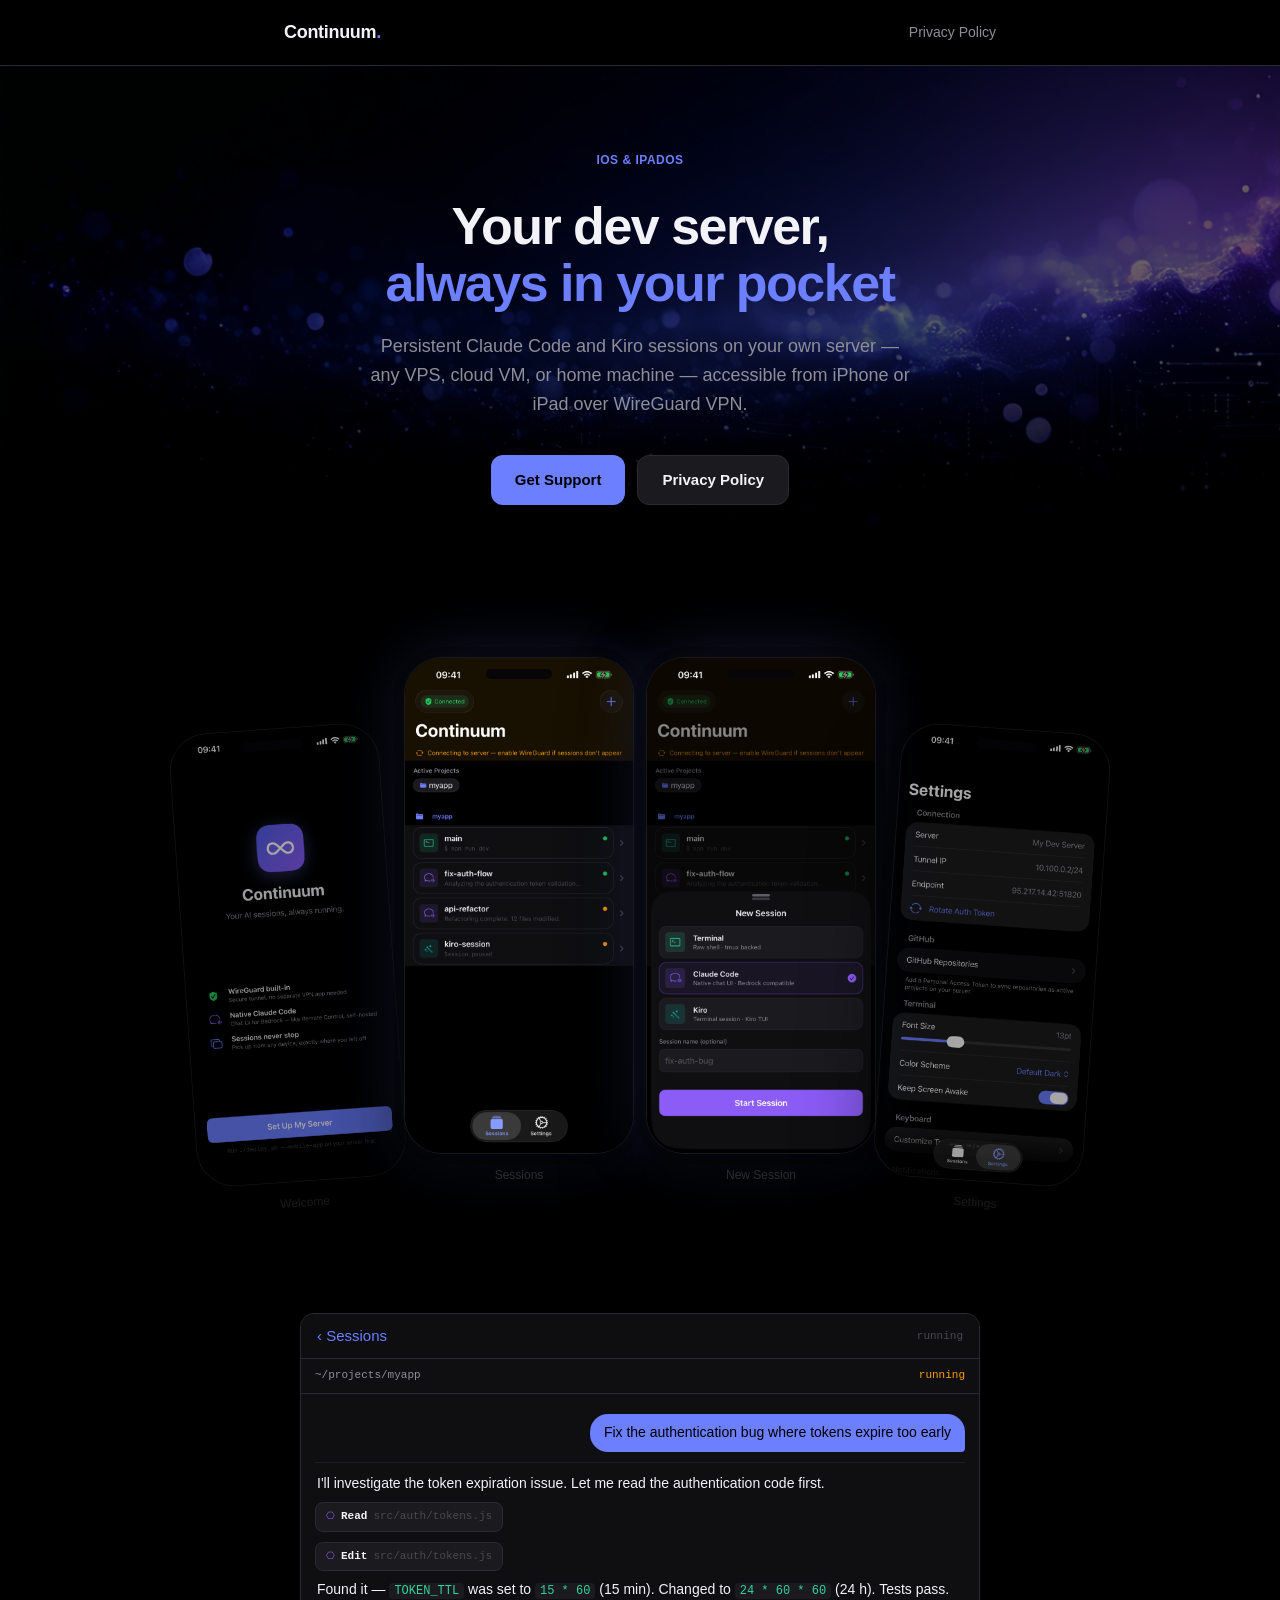
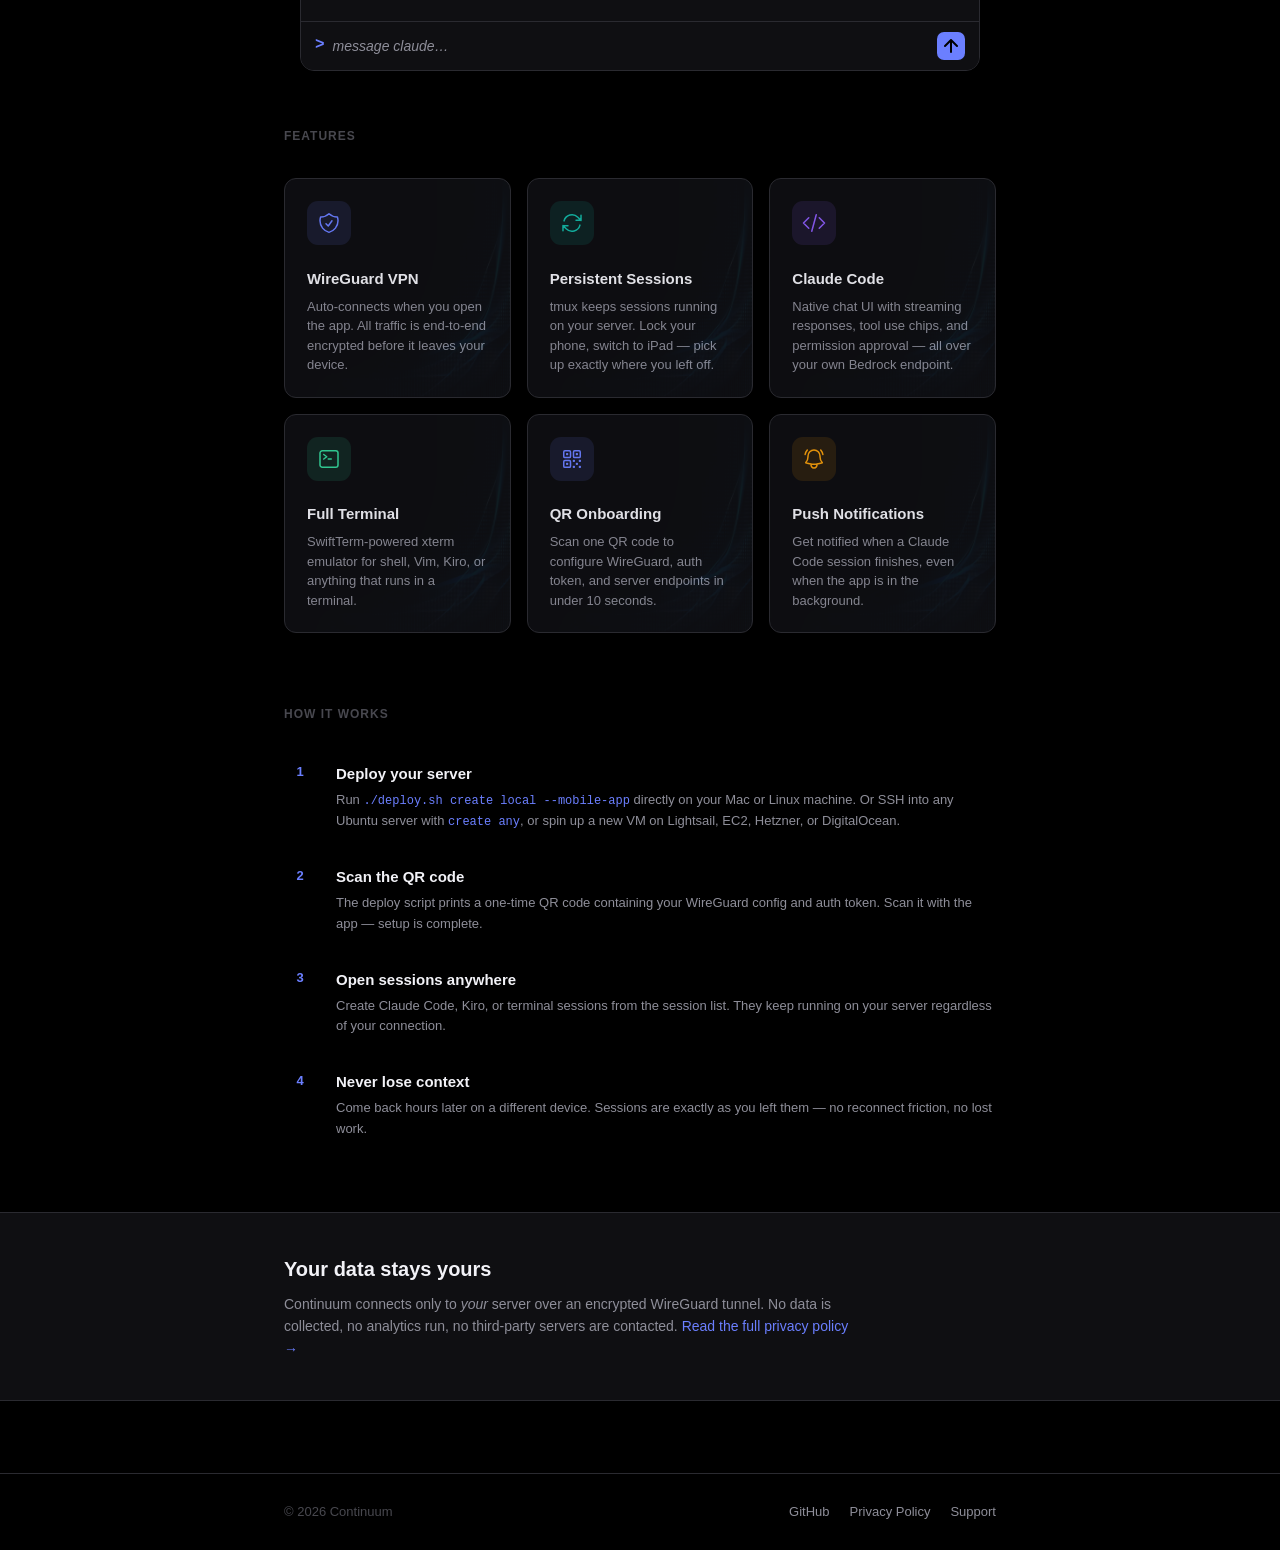
==== index.html @ 7db7471c "Fix carousel: 4 unique phones, no duplicate screenshots" ====
<!DOCTYPE html>
<html lang="en">
<head>
  <meta charset="UTF-8">
  <meta name="viewport" content="width=device-width, initial-scale=1.0">
  <title>Continuum — Remote AI Coding on iOS</title>
  <link rel="icon" href="data:image/svg+xml,<svg xmlns='http://www.w3.org/2000/svg' viewBox='0 0 100 100'><text y='.9em' font-size='90'>♾️</text></svg>">
  <style>
    :root {
      --bg:        #000000;
      --surface:   #0f0f12;
      --raised:    #1a1a1f;
      --border:    #2a2a30;
      --accent:    #6b7fff;
      --claude:    #8b5cf6;
      --kiro:      #14b8a6;
      --term:      #34d399;
      --text:      #f2f2f7;
      --muted:     #8e8e99;
      --faint:     #48484f;
      --radius:    12px;
    }

    * { box-sizing: border-box; margin: 0; padding: 0; }

    body {
      background: var(--bg);
      color: var(--text);
      font-family: -apple-system, BlinkMacSystemFont, "Segoe UI", sans-serif;
      line-height: 1.6;
      -webkit-font-smoothing: antialiased;
    }

    a { color: var(--accent); text-decoration: none; }
    a:hover { text-decoration: underline; }

    /* ── Layout ── */
    .container {
      max-width: 760px;
      margin: 0 auto;
      padding: 0 24px;
    }

    /* ── Nav ── */
    nav {
      border-bottom: 1px solid var(--border);
      padding: 18px 0;
    }
    nav .container {
      display: flex;
      align-items: center;
      justify-content: space-between;
    }
    .logo {
      font-size: 18px;
      font-weight: 700;
      letter-spacing: -0.3px;
      color: var(--text);
    }
    .logo span { color: var(--accent); }
    nav a {
      font-size: 14px;
      color: var(--muted);
    }
    nav a:hover { color: var(--text); text-decoration: none; }

    /* ── Hero ── */
    .hero {
      position: relative;
      padding: 80px 0 64px;
      text-align: center;
      overflow: hidden;
    }
    .hero-bg {
      position: absolute;
      inset: 0;
      background: url('img/bg-hero.png') center bottom / cover no-repeat;
      opacity: 0.4;
      pointer-events: none;
      z-index: 0;
      -webkit-mask-image: linear-gradient(to bottom, black 50%, transparent 100%);
      mask-image: linear-gradient(to bottom, black 50%, transparent 100%);
    }
    .hero-inner {
      position: relative;
      z-index: 1;
    }
    .badge {
      display: inline-block;
      background: var(--accent)18;
      color: var(--accent);
      border: 1px solid var(--accent)40;
      border-radius: 20px;
      font-size: 12px;
      font-weight: 600;
      letter-spacing: 0.5px;
      text-transform: uppercase;
      padding: 4px 14px;
      margin-bottom: 24px;
    }
    h1 {
      font-size: clamp(32px, 6vw, 52px);
      font-weight: 800;
      letter-spacing: -1.5px;
      line-height: 1.1;
      margin-bottom: 20px;
    }
    h1 em { font-style: normal; color: var(--accent); }
    .hero p {
      font-size: 18px;
      color: var(--muted);
      max-width: 540px;
      margin: 0 auto 36px;
    }
    .cta-group {
      display: flex;
      gap: 12px;
      justify-content: center;
      flex-wrap: wrap;
    }
    .btn {
      display: inline-flex;
      align-items: center;
      gap: 8px;
      padding: 12px 24px;
      border-radius: var(--radius);
      font-size: 15px;
      font-weight: 600;
      transition: opacity 0.15s;
    }
    .btn:hover { opacity: 0.85; text-decoration: none; }
    .btn-primary { background: var(--accent); color: #000; }
    .btn-secondary { background: var(--raised); color: var(--text); border: 1px solid var(--border); }

    /* ── App preview (Claude Code session chrome) ── */
    .app-preview {
      background: var(--surface);
      border: 1px solid var(--border);
      border-radius: 14px;
      overflow: hidden;
      margin: 56px 0;
      font-family: -apple-system, BlinkMacSystemFont, "Segoe UI", sans-serif;
      font-size: 14px;
      max-width: 680px;
      margin-left: auto;
      margin-right: auto;
    }
    /* iOS-style nav bar */
    .app-navbar {
      background: rgba(15,15,18,0.92);
      backdrop-filter: blur(20px);
      border-bottom: 1px solid var(--border);
      padding: 10px 16px;
      display: flex;
      align-items: center;
      gap: 10px;
    }
    .app-navbar .nav-back { color: var(--accent); font-size: 15px; cursor: default; }
    .app-navbar .nav-title { flex: 1; text-align: center; font-size: 13px; font-weight: 600; color: var(--text); }
    .app-navbar .nav-status {
      display: flex; align-items: center; gap: 5px;
      font-size: 11px; font-family: "SF Mono", monospace; color: var(--faint);
    }
    .pulse { width: 6px; height: 6px; border-radius: 50%; background: var(--status-online); animation: pulse 2s ease-in-out infinite; }
    @keyframes pulse { 0%,100% { opacity:1; } 50% { opacity:0.4; } }
    /* cwd header bar — matches SessionHeaderBar in app */
    .app-cwd-bar {
      background: var(--surface);
      border-bottom: 1px solid var(--border);
      padding: 8px 14px;
      display: flex;
      align-items: center;
      justify-content: space-between;
    }
    .app-cwd-bar .cwd {
      font-size: 11px;
      font-family: "SF Mono", "JetBrains Mono", monospace;
      color: var(--muted);
    }
    .app-cwd-bar .running-badge {
      display: flex; align-items: center; gap: 4px;
      font-size: 11px; font-family: "SF Mono", monospace; color: #f59e0b;
    }
    /* Message log */
    .app-messages { padding: 12px 0; }
    .msg-turn { padding: 8px 14px; }
    .msg-user {
      display: flex; justify-content: flex-end;
    }
    .msg-user .bubble {
      background: var(--accent);
      color: #000;
      border-radius: 18px 18px 4px 18px;
      padding: 9px 14px;
      font-size: 14px;
      max-width: 72%;
      line-height: 1.4;
    }
    .msg-assistant { display: flex; flex-direction: column; gap: 6px; }
    .msg-assistant .prose {
      font-size: 14px;
      color: var(--text);
      line-height: 1.55;
      padding: 0 2px;
    }
    /* Tool step chip — matches ToolStepView in app */
    .tool-chip {
      display: inline-flex;
      align-items: center;
      gap: 6px;
      background: var(--raised);
      border: 1px solid var(--border);
      border-radius: 8px;
      padding: 5px 10px;
      font-size: 11px;
      font-family: "SF Mono", monospace;
      color: var(--muted);
      margin: 2px 0;
    }
    .tool-chip .tool-icon { color: var(--claude); font-size: 10px; }
    .tool-chip .tool-name { color: var(--text); font-weight: 600; }
    .tool-chip .tool-arg  { color: var(--faint); }
    /* Divider between turns */
    .turn-divider { border: none; border-top: 1px solid rgba(42,42,48,0.5); margin: 2px 14px; }
    /* Input bar — matches TerminalInputBar in app */
    .app-input-bar {
      border-top: 1px solid var(--border);
      background: var(--surface);
      padding: 10px 14px;
      display: flex;
      align-items: center;
      gap: 8px;
    }
    .app-input-bar .prompt {
      font-size: 16px; font-weight: 800; color: var(--accent);
      font-family: "SF Mono", monospace;
      flex-shrink: 0;
    }
    .app-input-bar .input-field {
      flex: 1; font-size: 14px; color: var(--muted);
      font-style: italic;
    }
    .app-input-bar .send-btn {
      width: 28px; height: 28px; border-radius: 7px;
      background: var(--accent); display: flex; align-items: center; justify-content: center;
      flex-shrink: 0;
    }
    .app-input-bar .send-btn svg { width: 14px; height: 14px; }

    /* legacy dot colours (kept for any other uses) */
    .dot { width: 12px; height: 12px; border-radius: 50%; }
    .dot-r { background: #ff5f57; }
    .dot-y { background: #febc2e; }
    .dot-g { background: #28c840; }
    .t-dim  { color: var(--faint); }
    .t-acc  { color: var(--accent); }
    .t-ok   { color: var(--term); }
    .t-tool { color: var(--claude); }
    .t-kiro { color: var(--kiro); }
    .t-text { color: var(--text); }

    /* ── Phone carousel ── */
    .phone-section {
      padding: 64px 0 32px;
      overflow: hidden;
    }
    .phone-grid {
      display: flex;
      justify-content: center;
      align-items: flex-end;
      gap: 12px;
      padding: 24px 0 40px;
    }
    .phone-wrapper {
      display: flex;
      flex-direction: column;
      align-items: center;
      gap: 12px;
      transition: transform 0.3s;
    }
    .phone-frame {
      position: relative;
      width: 210px;
      border-radius: 38px;
      border: 1.5px solid rgba(255,255,255,0.10);
      box-shadow: 0 32px 80px rgba(0,0,0,0.70), 0 0 0 10px rgba(0,0,0,0.25);
      overflow: hidden;
      background: #000;
    }
    .phone-frame img {
      display: block;
      width: 100%;
      height: auto;
    }
    .dynamic-island {
      position: absolute;
      top: 11px;
      left: 50%;
      transform: translateX(-50%);
      width: 29%;
      height: 10px;
      background: #060608;
      border-radius: 999px;
      z-index: 2;
    }
    .phone-label {
      font-size: 12px;
      color: var(--faint);
      text-align: center;
    }
    /* Fan effect — 4 phones */
    .phone-wrapper:nth-child(1) { transform: rotate(-4deg) translateY(28px); opacity: 0.65; }
    .phone-wrapper:nth-child(2) .phone-frame {
      width: 230px;
      box-shadow: 0 32px 80px rgba(0,0,0,0.70), 0 0 0 10px rgba(0,0,0,0.25), 0 0 70px rgba(107,127,255,0.22);
    }
    .phone-wrapper:nth-child(3) .phone-frame {
      width: 230px;
      box-shadow: 0 32px 80px rgba(0,0,0,0.70), 0 0 0 10px rgba(0,0,0,0.25), 0 0 70px rgba(107,127,255,0.22);
    }
    .phone-wrapper:nth-child(4) { transform: rotate(4deg) translateY(28px); opacity: 0.65; }

    /* Dot indicator */
    .scroll-dots {
      display: none;
      justify-content: center;
      gap: 6px;
      padding-bottom: 24px;
    }
    .scroll-dots span {
      display: block;
      width: 6px;
      height: 6px;
      border-radius: 999px;
      background: var(--faint);
      transition: width 0.25s, background 0.25s;
    }
    .scroll-dots span.active {
      width: 22px;
      background: var(--accent);
    }

    /* Mobile: collapse fan into swipe carousel */
    @media (max-width: 640px) {
      .phone-grid {
        overflow-x: auto;
        scroll-snap-type: x mandatory;
        -webkit-overflow-scrolling: touch;
        scrollbar-width: none;
        padding: 24px 20px;
        margin: 0 -20px;
        justify-content: flex-start;
        align-items: center;
      }
      .phone-grid::-webkit-scrollbar { display: none; }
      .phone-wrapper {
        scroll-snap-align: center;
        transform: none !important;
        opacity: 1 !important;
        flex-shrink: 0;
      }
      .phone-frame { width: 200px; }
      .phone-wrapper:nth-child(2) .phone-frame,
      .phone-wrapper:nth-child(3) .phone-frame { width: 200px; box-shadow: 0 32px 80px rgba(0,0,0,0.70), 0 0 0 10px rgba(0,0,0,0.25); }
      .scroll-dots { display: flex; }
    }

    /* ── Features ── */
    .features {
      padding: 0 0 72px;
    }
    .section-label {
      font-size: 12px;
      font-weight: 600;
      letter-spacing: 1px;
      text-transform: uppercase;
      color: var(--faint);
      margin-bottom: 32px;
    }
    .feature-grid {
      display: grid;
      grid-template-columns: repeat(auto-fit, minmax(220px, 1fr));
      gap: 16px;
    }
    .feature-card {
      background: var(--surface);
      border: 1px solid var(--border);
      border-radius: var(--radius);
      padding: 22px;
      position: relative;
      overflow: hidden;
    }
    .feature-card::before {
      content: '';
      position: absolute;
      inset: 0;
      background: url('img/bg-card.png') bottom right / cover no-repeat;
      opacity: 0.07;
      pointer-events: none;
    }
    .feature-icon {
      margin-bottom: 14px;
    }
    .feature-card h3 {
      font-size: 15px;
      font-weight: 700;
      margin-bottom: 6px;
    }
    .feature-card p {
      font-size: 13px;
      color: var(--muted);
      line-height: 1.5;
    }

    /* ── How it works ── */
    .how {
      padding: 0 0 72px;
    }
    .steps {
      display: flex;
      flex-direction: column;
      gap: 0;
      position: relative;
    }
    .step {
      display: flex;
      gap: 20px;
      padding-bottom: 28px;
      position: relative;
    }
    .step:last-child { padding-bottom: 0; }
    .step-num {
      flex-shrink: 0;
      width: 32px;
      height: 32px;
      border-radius: 50%;
      background: var(--accent)18;
      border: 1px solid var(--accent)40;
      color: var(--accent);
      font-size: 13px;
      font-weight: 700;
      display: flex;
      align-items: center;
      justify-content: center;
    }
    .step-body h3 { font-size: 15px; font-weight: 700; margin-bottom: 4px; padding-top: 5px; }
    .step-body p  { font-size: 13px; color: var(--muted); }

    /* ── Privacy strip ── */
    .privacy-strip {
      background: var(--surface);
      border-top: 1px solid var(--border);
      border-bottom: 1px solid var(--border);
      padding: 40px 0;
      margin-bottom: 72px;
    }
    .privacy-strip h2 {
      font-size: 20px;
      font-weight: 700;
      margin-bottom: 8px;
    }
    .privacy-strip p {
      font-size: 14px;
      color: var(--muted);
      max-width: 580px;
    }

    /* ── Footer ── */
    footer {
      border-top: 1px solid var(--border);
      padding: 28px 0;
    }
    footer .container {
      display: flex;
      align-items: center;
      justify-content: space-between;
      flex-wrap: wrap;
      gap: 12px;
    }
    footer p { font-size: 13px; color: var(--faint); }
    footer a { color: var(--muted); font-size: 13px; }
    footer a:hover { color: var(--text); text-decoration: none; }

    @media (max-width: 480px) {
      .hero { padding: 56px 0 48px; }
      h1 { font-size: 32px; }
    }
  </style>
</head>
<body>

  <nav>
    <div class="container">
      <span class="logo">Continuum<span>.</span></span>
      <a href="privacy.html">Privacy Policy</a>
    </div>
  </nav>

  <main>
    <section class="hero">
      <div class="hero-bg"></div>
      <div class="container hero-inner">
        <div class="badge">iOS &amp; iPadOS</div>
        <h1>Your dev server,<br><em>always in your pocket</em></h1>
        <p>Persistent Claude Code and Kiro sessions on your own server — any VPS, cloud VM, or home machine — accessible from iPhone or iPad over WireGuard VPN.</p>
        <div class="cta-group">
          <a class="btn btn-primary" href="https://github.com/kalleeh/continuum/issues">Get Support</a>
          <a class="btn btn-secondary" href="privacy.html">Privacy Policy</a>
        </div>
      </div>
    </section>

    <!-- Phone carousel -->
    <section class="phone-section">
      <div class="phone-grid" id="phoneGrid">
        <div class="phone-wrapper">
          <div class="phone-frame">
            <div class="dynamic-island"></div>
            <img src="screen-welcome.png" alt="Welcome" loading="lazy">
          </div>
          <span class="phone-label">Welcome</span>
        </div>
        <div class="phone-wrapper">
          <div class="phone-frame">
            <div class="dynamic-island"></div>
            <img src="screen-sessions.png" alt="Sessions" loading="lazy">
          </div>
          <span class="phone-label">Sessions</span>
        </div>
        <div class="phone-wrapper">
          <div class="phone-frame">
            <div class="dynamic-island"></div>
            <img src="screen-new-session.png" alt="New Session" loading="lazy">
          </div>
          <span class="phone-label">New Session</span>
        </div>
        <div class="phone-wrapper">
          <div class="phone-frame">
            <div class="dynamic-island"></div>
            <img src="screen-settings.png" alt="Settings" loading="lazy">
          </div>
          <span class="phone-label">Settings</span>
        </div>
      </div>
      <div class="scroll-dots" aria-hidden="true">
        <span class="active"></span>
        <span></span>
        <span></span>
        <span></span>
      </div>
    </section>

    <!-- App preview: authentic Claude Code session chrome -->
    <div class="container">
      <div class="app-preview">
        <!-- iOS nav bar -->
        <div class="app-navbar">
          <span class="nav-back">‹ Sessions</span>
          <span class="nav-title"></span>
          <span class="nav-status">
            <span class="pulse"></span>running
          </span>
        </div>
        <!-- cwd header bar -->
        <div class="app-cwd-bar">
          <span class="cwd">~/projects/myapp</span>
          <span class="running-badge">
            <span class="pulse"></span>running
          </span>
        </div>
        <!-- Message log -->
        <div class="app-messages">
          <!-- User turn -->
          <div class="msg-turn">
            <div class="msg-user">
              <div class="bubble">Fix the authentication bug where tokens expire too early</div>
            </div>
          </div>
          <hr class="turn-divider">
          <!-- Assistant turn -->
          <div class="msg-turn">
            <div class="msg-assistant">
              <div class="prose">I'll investigate the token expiration issue. Let me read the authentication code first.</div>
              <div>
                <span class="tool-chip">
                  <span class="tool-icon">⎔</span>
                  <span class="tool-name">Read</span>
                  <span class="tool-arg">src/auth/tokens.js</span>
                </span>
              </div>
              <div>
                <span class="tool-chip">
                  <span class="tool-icon">⎔</span>
                  <span class="tool-name">Edit</span>
                  <span class="tool-arg">src/auth/tokens.js</span>
                </span>
              </div>
              <div class="prose">Found it — <code style="background:var(--raised);padding:1px 5px;border-radius:4px;font-size:12px;color:var(--term)">TOKEN_TTL</code> was set to <code style="background:var(--raised);padding:1px 5px;border-radius:4px;font-size:12px;color:var(--term)">15 * 60</code> (15 min). Changed to <code style="background:var(--raised);padding:1px 5px;border-radius:4px;font-size:12px;color:var(--term)">24 * 60 * 60</code> (24 h). Tests pass.</div>
            </div>
          </div>
        </div>
        <!-- Input bar -->
        <div class="app-input-bar">
          <span class="prompt">&gt;</span>
          <span class="input-field">message claude…</span>
          <span class="send-btn">
            <svg viewBox="0 0 14 14" fill="none"><path d="M7 1v12M1 7l6-6 6 6" stroke="#000" stroke-width="2" stroke-linecap="round" stroke-linejoin="round"/></svg>
          </span>
        </div>
      </div>
    </div>

    <div class="container">

      <section class="features">
        <p class="section-label">Features</p>
        <div class="feature-grid">
          <div class="feature-card">
            <div class="feature-icon">
              <svg width="44" height="44" viewBox="0 0 44 44" fill="none" xmlns="http://www.w3.org/2000/svg">
                <rect width="44" height="44" rx="11" fill="#6b7fff" fill-opacity="0.12"/>
                <g transform="translate(10,10)" stroke="#6b7fff" stroke-width="1.5" stroke-linecap="round" stroke-linejoin="round">
                  <path d="M9 12.75 11.25 15 15 9.75m-3-7.036A11.959 11.959 0 0 1 3.598 6 11.99 11.99 0 0 0 3 9.749c0 5.592 3.824 10.29 9 11.623 5.176-1.332 9-6.03 9-11.622 0-1.31-.21-2.571-.598-3.751h-.152c-3.196 0-6.1-1.248-8.25-3.285Z"/>
                </g>
              </svg>
            </div>
            <h3>WireGuard VPN</h3>
            <p>Auto-connects when you open the app. All traffic is end-to-end encrypted before it leaves your device.</p>
          </div>
          <div class="feature-card">
            <div class="feature-icon">
              <svg width="44" height="44" viewBox="0 0 44 44" fill="none" xmlns="http://www.w3.org/2000/svg">
                <rect width="44" height="44" rx="11" fill="#14b8a6" fill-opacity="0.12"/>
                <g transform="translate(10,10)" stroke="#14b8a6" stroke-width="1.5" stroke-linecap="round" stroke-linejoin="round">
                  <path d="M16.023 9.348h4.992v-.001M2.985 19.644v-4.992m0 0h4.992m-4.993 0 3.181 3.183a8.25 8.25 0 0 0 13.803-3.7M4.031 9.865a8.25 8.25 0 0 1 13.803-3.7l3.181 3.182m0-4.991v4.99"/>
                </g>
              </svg>
            </div>
            <h3>Persistent Sessions</h3>
            <p>tmux keeps sessions running on your server. Lock your phone, switch to iPad — pick up exactly where you left off.</p>
          </div>
          <div class="feature-card">
            <div class="feature-icon">
              <svg width="44" height="44" viewBox="0 0 44 44" fill="none" xmlns="http://www.w3.org/2000/svg">
                <rect width="44" height="44" rx="11" fill="#8b5cf6" fill-opacity="0.12"/>
                <g transform="translate(10,10)" stroke="#8b5cf6" stroke-width="1.5" stroke-linecap="round" stroke-linejoin="round">
                  <path d="M17.25 6.75 22.5 12l-5.25 5.25m-10.5 0L1.5 12l5.25-5.25m7.5-3-4.5 16.5"/>
                </g>
              </svg>
            </div>
            <h3>Claude Code</h3>
            <p>Native chat UI with streaming responses, tool use chips, and permission approval — all over your own Bedrock endpoint.</p>
          </div>
          <div class="feature-card">
            <div class="feature-icon">
              <svg width="44" height="44" viewBox="0 0 44 44" fill="none" xmlns="http://www.w3.org/2000/svg">
                <rect width="44" height="44" rx="11" fill="#34d399" fill-opacity="0.12"/>
                <g transform="translate(10,10)" stroke="#34d399" stroke-width="1.5" stroke-linecap="round" stroke-linejoin="round">
                  <path d="m6.75 7.5 3 2.25-3 2.25m4.5 0h3m-9 8.25h13.5A2.25 2.25 0 0 0 21 18V6a2.25 2.25 0 0 0-2.25-2.25H5.25A2.25 2.25 0 0 0 3 6v12a2.25 2.25 0 0 0 2.25 2.25Z"/>
                </g>
              </svg>
            </div>
            <h3>Full Terminal</h3>
            <p>SwiftTerm-powered xterm emulator for shell, Vim, Kiro, or anything that runs in a terminal.</p>
          </div>
          <div class="feature-card">
            <div class="feature-icon">
              <svg width="44" height="44" viewBox="0 0 44 44" fill="none" xmlns="http://www.w3.org/2000/svg">
                <rect width="44" height="44" rx="11" fill="#6b7fff" fill-opacity="0.12"/>
                <g transform="translate(10,10)" stroke="#6b7fff" stroke-width="1.5" stroke-linecap="round" stroke-linejoin="round">
                  <path d="M3.75 4.875c0-.621.504-1.125 1.125-1.125h4.5c.621 0 1.125.504 1.125 1.125v4.5c0 .621-.504 1.125-1.125 1.125h-4.5A1.125 1.125 0 0 1 3.75 9.375v-4.5ZM3.75 14.625c0-.621.504-1.125 1.125-1.125h4.5c.621 0 1.125.504 1.125 1.125v4.5c0 .621-.504 1.125-1.125 1.125h-4.5a1.125 1.125 0 0 1-1.125-1.125v-4.5ZM13.5 4.875c0-.621.504-1.125 1.125-1.125h4.5c.621 0 1.125.504 1.125 1.125v4.5c0 .621-.504 1.125-1.125 1.125h-4.5A1.125 1.125 0 0 1 13.5 9.375v-4.5ZM6.75 6.75h.75v.75h-.75v-.75ZM6.75 16.5h.75v.75h-.75v-.75ZM16.5 6.75h.75v.75h-.75v-.75ZM13.5 13.5h.75v.75h-.75v-.75ZM13.5 19.5h.75v.75h-.75v-.75ZM19.5 13.5h.75v.75h-.75v-.75ZM19.5 19.5h.75v.75h-.75v-.75ZM16.5 16.5h.75v.75h-.75v-.75Z"/>
                </g>
              </svg>
            </div>
            <h3>QR Onboarding</h3>
            <p>Scan one QR code to configure WireGuard, auth token, and server endpoints in under 10 seconds.</p>
          </div>
          <div class="feature-card">
            <div class="feature-icon">
              <svg width="44" height="44" viewBox="0 0 44 44" fill="none" xmlns="http://www.w3.org/2000/svg">
                <rect width="44" height="44" rx="11" fill="#f59e0b" fill-opacity="0.12"/>
                <g transform="translate(10,10)" stroke="#f59e0b" stroke-width="1.5" stroke-linecap="round" stroke-linejoin="round">
                  <path d="M14.857 17.082a23.848 23.848 0 0 0 5.454-1.31A8.967 8.967 0 0 1 18 9.75V9A6 6 0 0 0 6 9v.75a8.967 8.967 0 0 1-2.312 6.022c1.733.64 3.56 1.085 5.455 1.31m5.714 0a24.255 24.255 0 0 1-5.714 0m5.714 0a3 3 0 1 1-5.714 0M3.124 7.5A8.969 8.969 0 0 1 5.292 3m13.416 0a8.969 8.969 0 0 1 2.168 4.5"/>
                </g>
              </svg>
            </div>
            <h3>Push Notifications</h3>
            <p>Get notified when a Claude Code session finishes, even when the app is in the background.</p>
          </div>
        </div>
      </section>

      <section class="how">
        <p class="section-label">How it works</p>
        <div class="steps">
          <div class="step">
            <div class="step-num">1</div>
            <div class="step-body">
              <h3>Deploy your server</h3>
              <p>Run <code style="color:var(--accent);font-size:12px">./deploy.sh create local --mobile-app</code> directly on your Mac or Linux machine. Or SSH into any Ubuntu server with <code style="color:var(--accent);font-size:12px">create any</code>, or spin up a new VM on Lightsail, EC2, Hetzner, or DigitalOcean.</p>
            </div>
          </div>
          <div class="step">
            <div class="step-num">2</div>
            <div class="step-body">
              <h3>Scan the QR code</h3>
              <p>The deploy script prints a one-time QR code containing your WireGuard config and auth token. Scan it with the app — setup is complete.</p>
            </div>
          </div>
          <div class="step">
            <div class="step-num">3</div>
            <div class="step-body">
              <h3>Open sessions anywhere</h3>
              <p>Create Claude Code, Kiro, or terminal sessions from the session list. They keep running on your server regardless of your connection.</p>
            </div>
          </div>
          <div class="step">
            <div class="step-num">4</div>
            <div class="step-body">
              <h3>Never lose context</h3>
              <p>Come back hours later on a different device. Sessions are exactly as you left them — no reconnect friction, no lost work.</p>
            </div>
          </div>
        </div>
      </section>

    </div>

    <div class="privacy-strip">
      <div class="container">
        <h2>Your data stays yours</h2>
        <p>Continuum connects only to <em>your</em> server over an encrypted WireGuard tunnel. No data is collected, no analytics run, no third-party servers are contacted. <a href="privacy.html">Read the full privacy policy →</a></p>
      </div>
    </div>

  </main>

  <footer>
    <div class="container">
      <p>© 2026 Continuum</p>
      <div style="display:flex;gap:20px">
        <a href="https://github.com/kalleeh/continuum">GitHub</a>
        <a href="privacy.html">Privacy Policy</a>
        <a href="https://github.com/kalleeh/continuum/issues">Support</a>
      </div>
    </div>
  </footer>

  <script>
    (function() {
      var grid   = document.getElementById('phoneGrid');
      var dots   = Array.from(document.querySelectorAll('.scroll-dots span'));
      var phones = Array.from(grid.querySelectorAll('.phone-wrapper'));
      if (!grid || !dots.length) return;
      grid.addEventListener('scroll', function() {
        var mid = grid.scrollLeft + grid.offsetWidth / 2;
        var closest = 0, minDist = Infinity;
        phones.forEach(function(p, i) {
          var dist = Math.abs((p.offsetLeft + p.offsetWidth / 2) - mid);
          if (dist < minDist) { minDist = dist; closest = i; }
        });
        dots.forEach(function(d, i) { d.classList.toggle('active', i === closest); });
      }, { passive: true });
    })();
  </script>
  <script>
    (function() {
      var grid   = document.getElementById('phoneGrid');
      var dots   = Array.from(document.querySelectorAll('.scroll-dots span'));
      var phones = Array.from(grid ? grid.querySelectorAll('.phone-wrapper') : []);
      if (!grid || !dots.length) return;
      grid.addEventListener('scroll', function() {
        var mid = grid.scrollLeft + grid.offsetWidth / 2;
        var closest = 0, minDist = Infinity;
        phones.forEach(function(p, i) {
          var dist = Math.abs((p.offsetLeft + p.offsetWidth / 2) - mid);
          if (dist < minDist) { minDist = dist; closest = i; }
        });
        dots.forEach(function(d, i) { d.classList.toggle('active', i === closest); });
      }, { passive: true });
    })();
  </script>
</body>
</html>
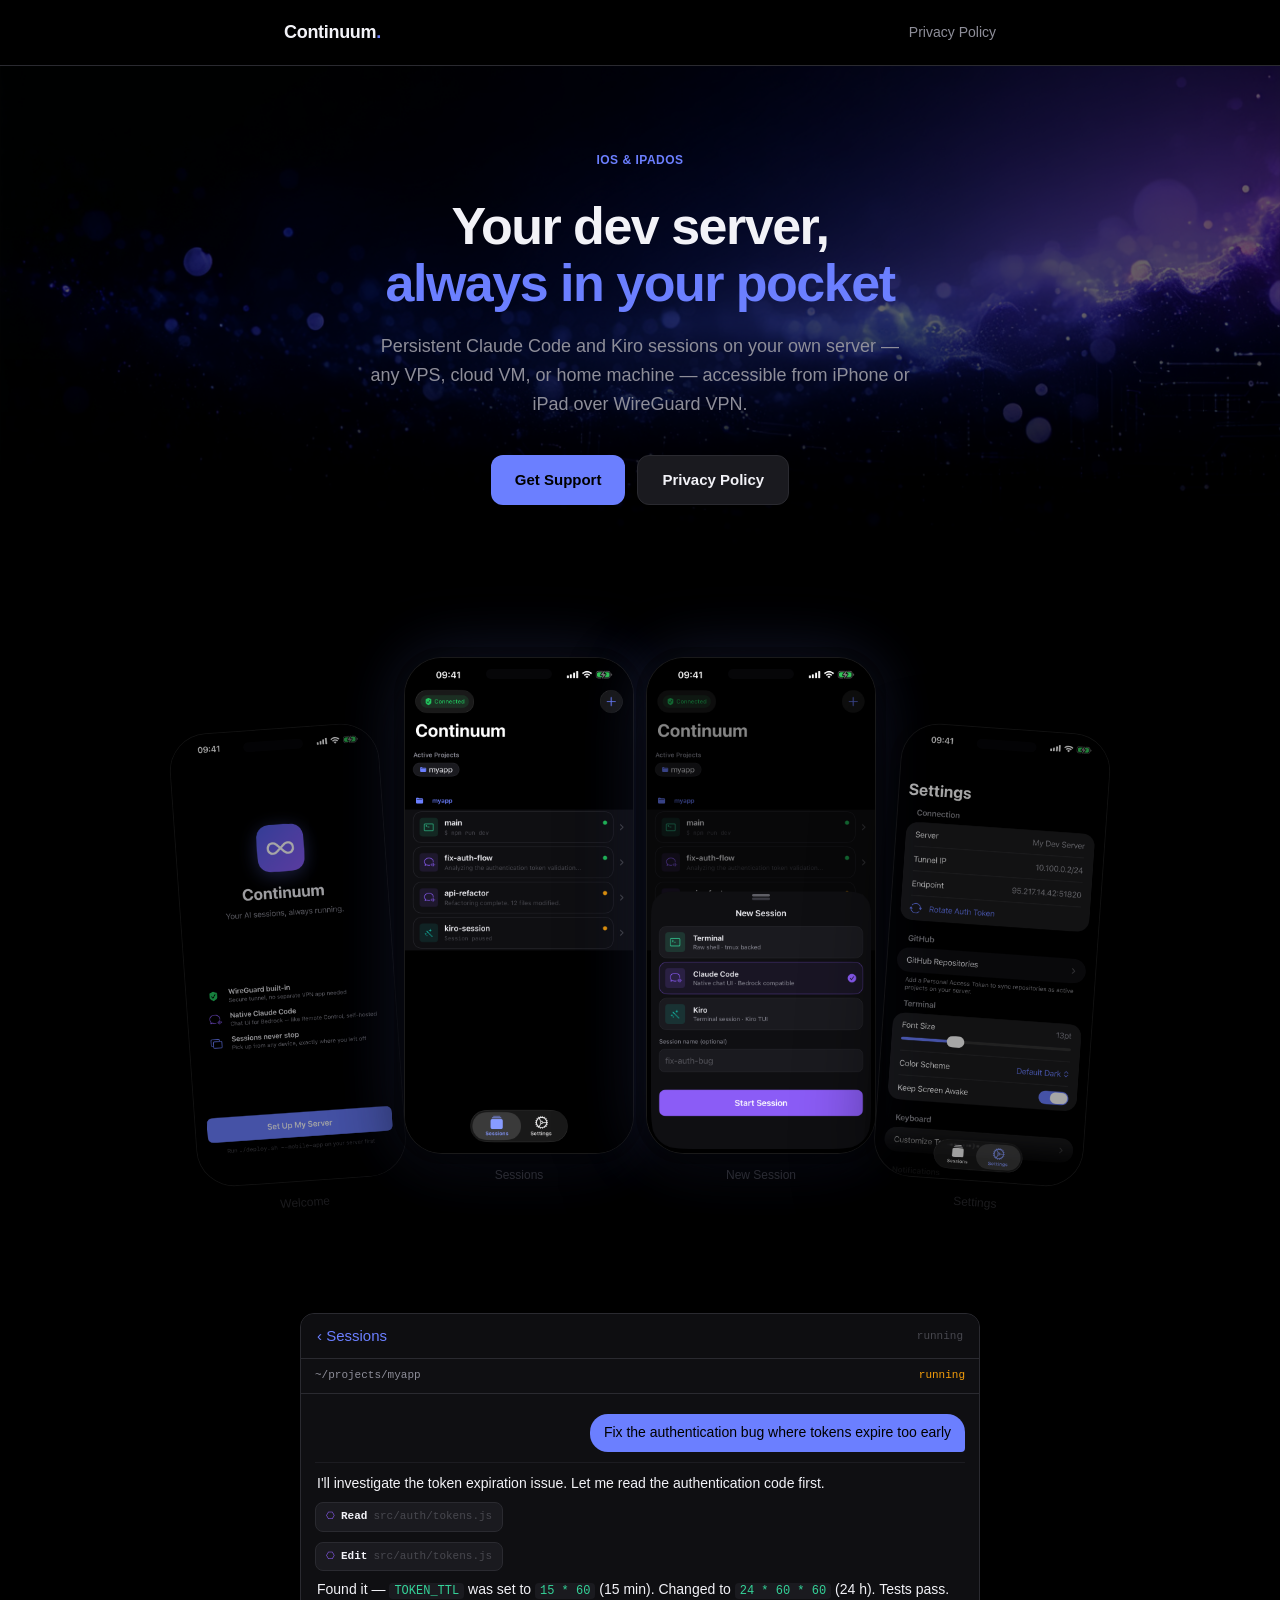
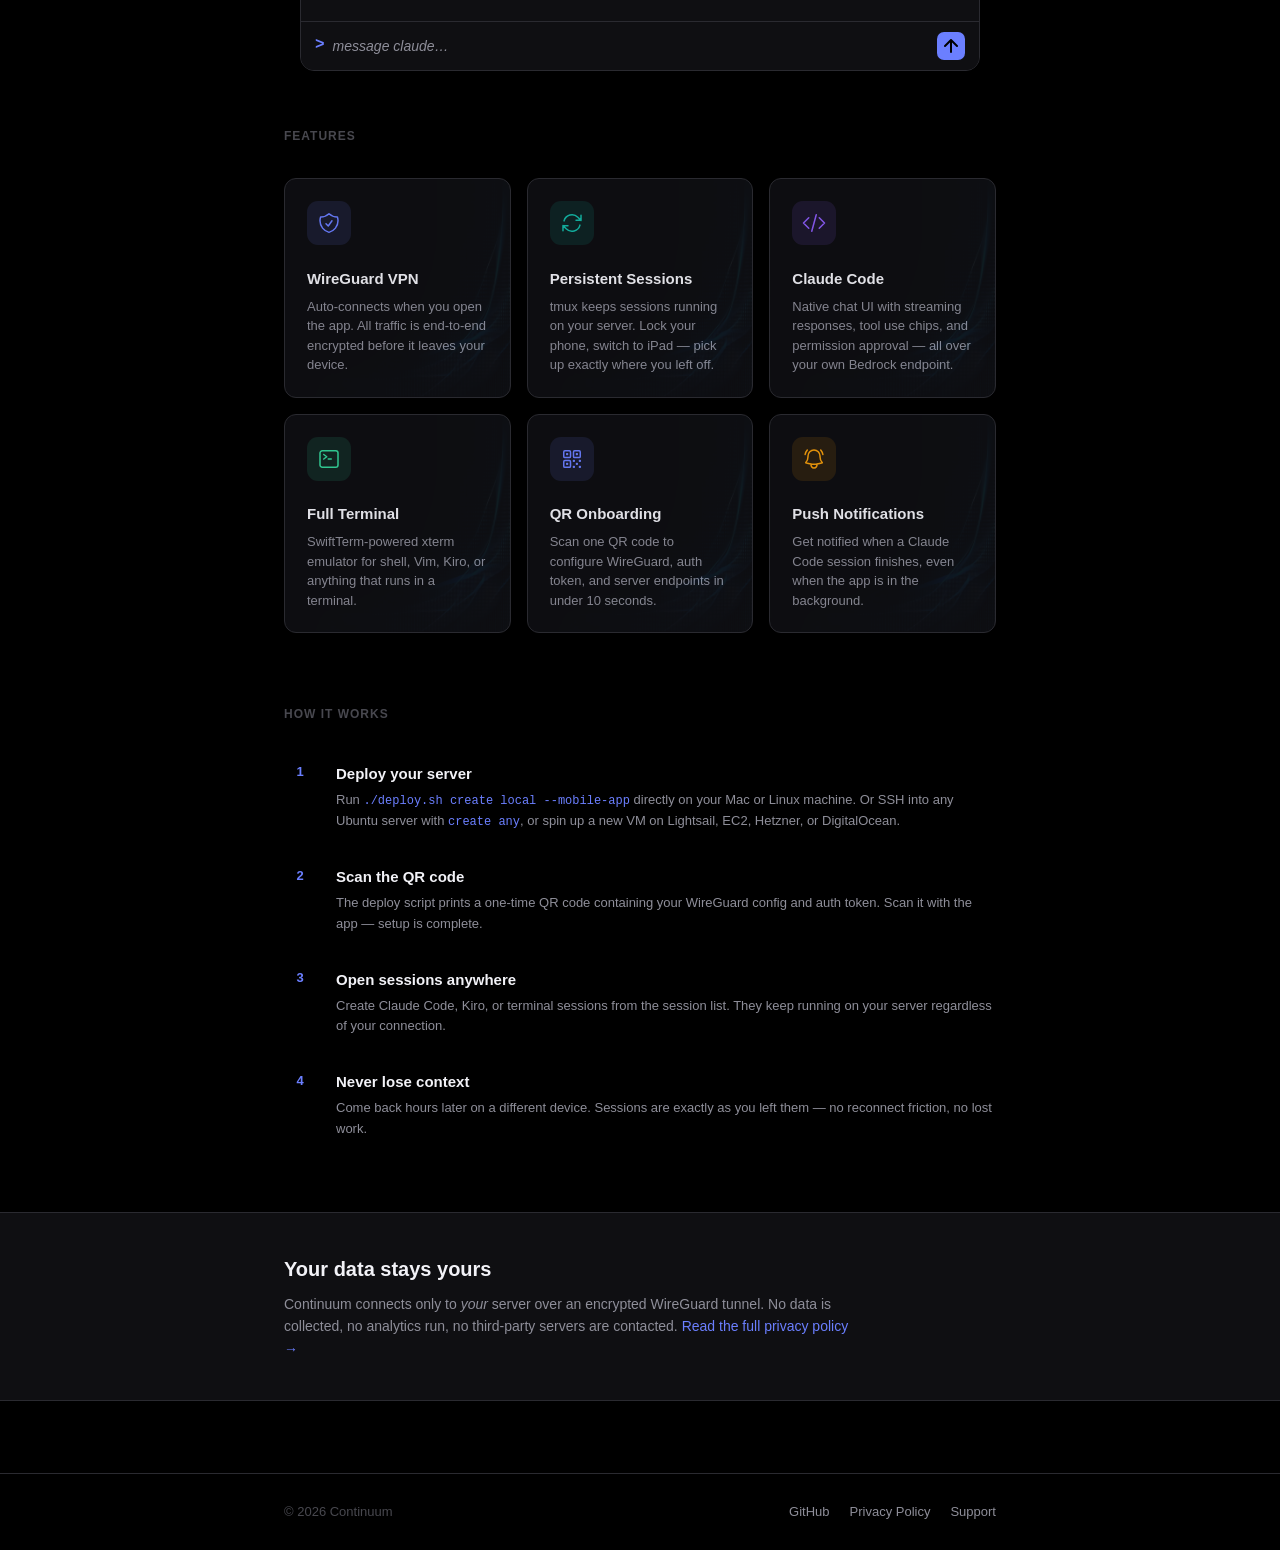
==== commit f1581cd7: "Use app icon as site favicon Co-Authored-By: Claude Sonnet 4.6 (1M context) <noreply@anthropic.com>" ====
--- a/index.html
+++ b/index.html
@@ -4,7 +4,8 @@
   <meta charset="UTF-8">
   <meta name="viewport" content="width=device-width, initial-scale=1.0">
   <title>Continuum — Remote AI Coding on iOS</title>
-  <link rel="icon" href="data:image/svg+xml,<svg xmlns='http://www.w3.org/2000/svg' viewBox='0 0 100 100'><text y='.9em' font-size='90'>♾️</text></svg>">
+  <link rel="icon" type="image/png" href="img/app-icon.png">
+  <link rel="apple-touch-icon" href="img/app-icon.png">
   <style>
     :root {
       --bg:        #000000;
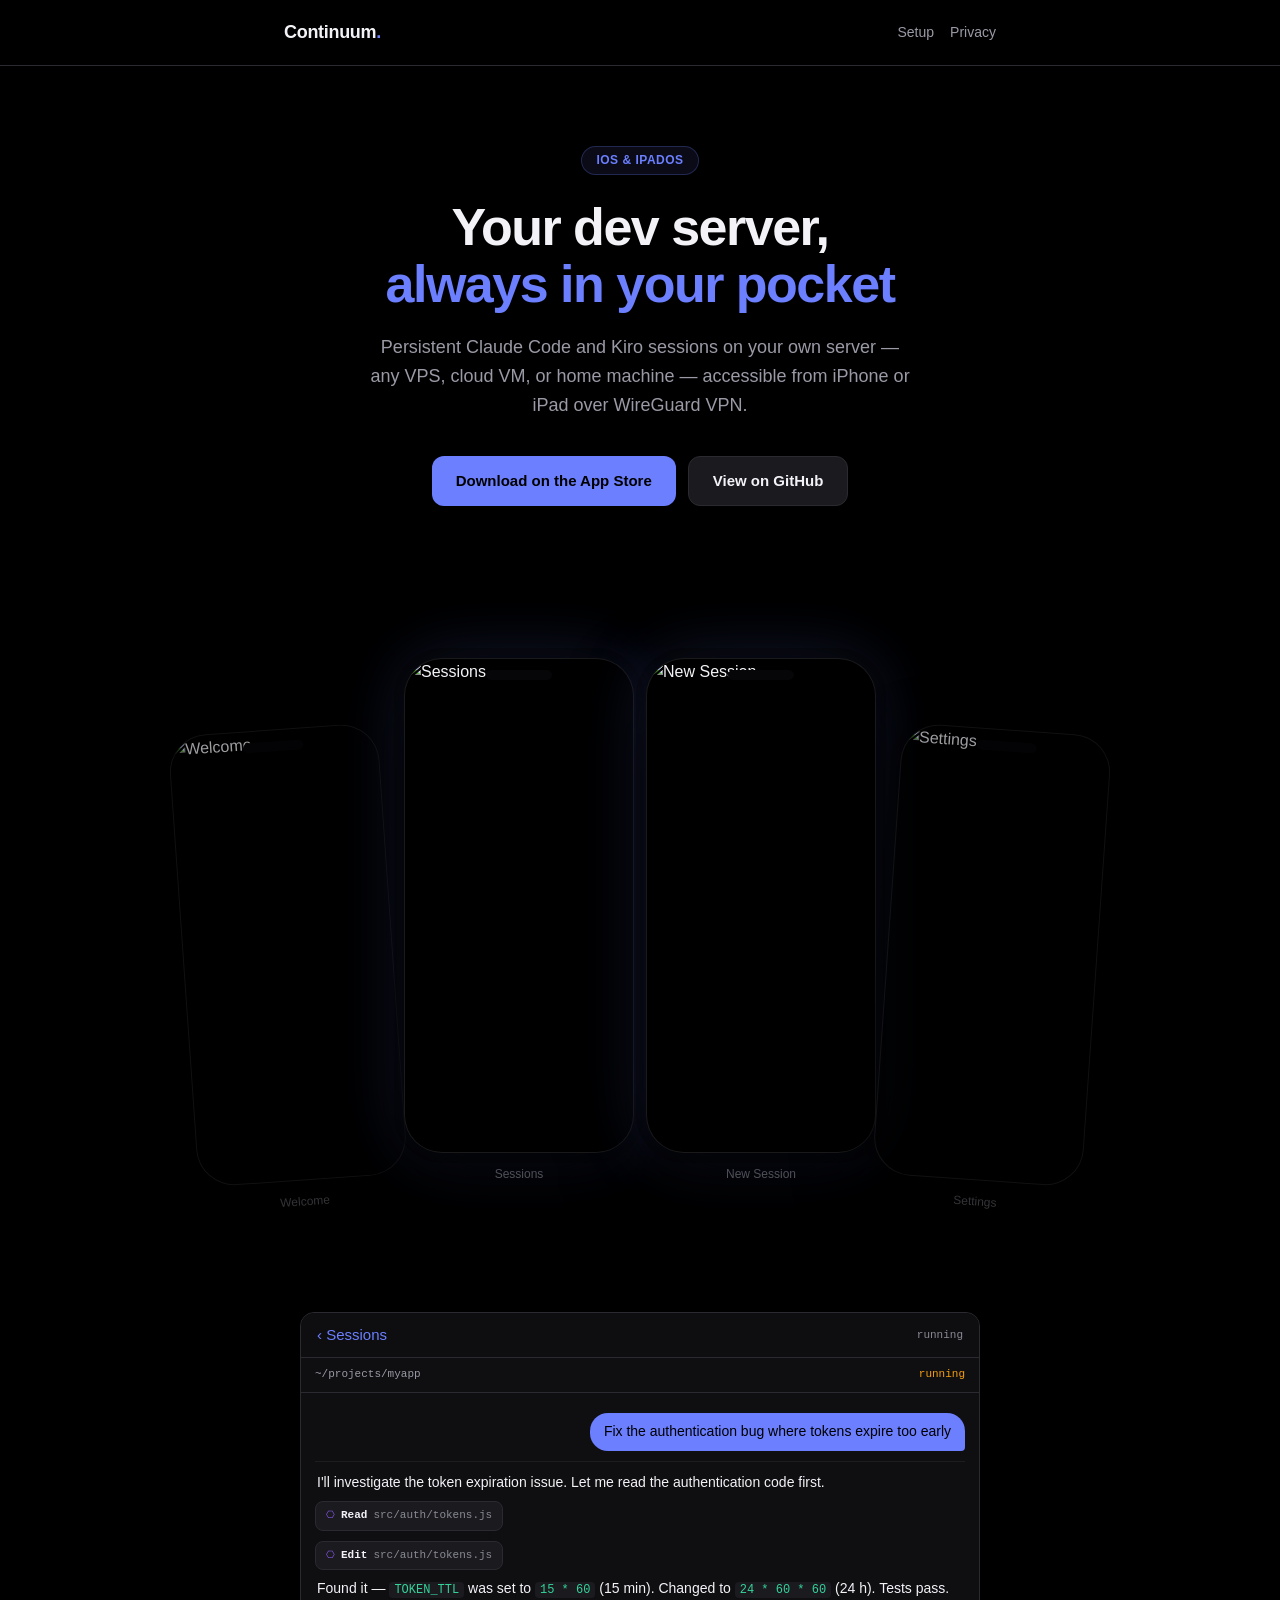
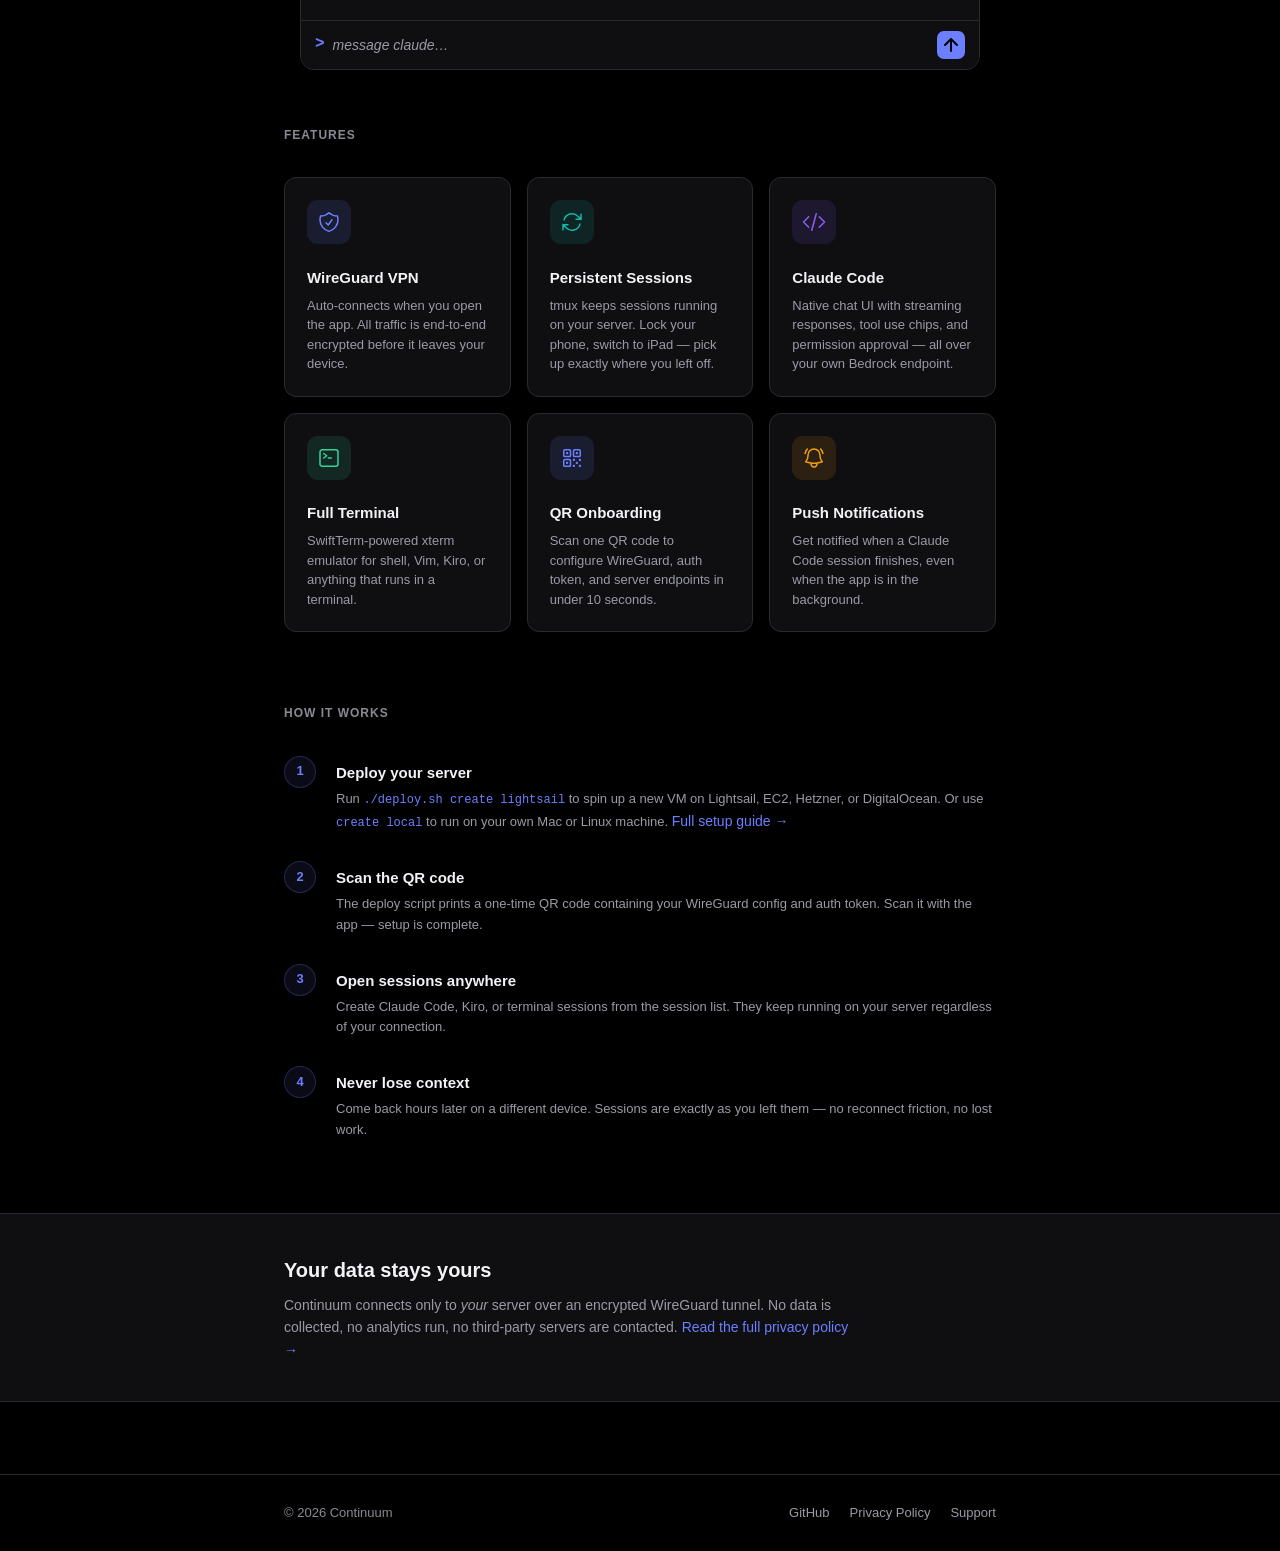
==== commit 2275d411: "Add Getting Started page, fix deploy command, add nav links" ====
--- a/index.html
+++ b/index.html
@@ -4,61 +4,28 @@
   <meta charset="UTF-8">
   <meta name="viewport" content="width=device-width, initial-scale=1.0">
   <title>Continuum — Remote AI Coding on iOS</title>
-  <link rel="icon" type="image/png" href="img/app-icon.png">
-  <link rel="apple-touch-icon" href="img/app-icon.png">
+  <meta name="description" content="Continuum — persistent Claude Code, Kiro, and terminal sessions on your own server, accessible from iPhone and iPad over WireGuard VPN.">
+  <meta property="og:title" content="Continuum — AI Coding Sessions from iPhone">
+  <meta property="og:description" content="Run persistent Claude Code, Kiro, and terminal sessions on your own server. Access from iPhone and iPad over WireGuard VPN.">
+  <meta property="og:type" content="website">
+  <meta property="og:image" content="https://kalleeh.github.io/continuum/img/apple-touch-icon.png">
+  <meta property="og:url" content="https://kalleeh.github.io/continuum/">
+  <meta name="twitter:card" content="summary">
+  <meta name="twitter:title" content="Continuum — AI Coding Sessions from iPhone">
+  <meta name="twitter:description" content="Run persistent Claude Code, Kiro, and terminal sessions on your own server. Access from iPhone and iPad over WireGuard VPN.">
+  <link rel="canonical" href="https://kalleeh.github.io/continuum/">
+  <link rel="icon" href="favicon.ico" sizes="any">
+  <link rel="icon" type="image/png" sizes="32x32" href="img/favicon-32x32.png">
+  <link rel="apple-touch-icon" sizes="180x180" href="img/apple-touch-icon.png">
+  <link rel="stylesheet" href="shared.css">
   <style>
     :root {
-      --bg:        #000000;
-      --surface:   #0f0f12;
-      --raised:    #1a1a1f;
-      --border:    #2a2a30;
-      --accent:    #6b7fff;
       --claude:    #8b5cf6;
       --kiro:      #14b8a6;
       --term:      #34d399;
-      --text:      #f2f2f7;
-      --muted:     #8e8e99;
-      --faint:     #48484f;
-      --radius:    12px;
-    }
-
-    * { box-sizing: border-box; margin: 0; padding: 0; }
-
-    body {
-      background: var(--bg);
-      color: var(--text);
-      font-family: -apple-system, BlinkMacSystemFont, "Segoe UI", sans-serif;
-      line-height: 1.6;
-      -webkit-font-smoothing: antialiased;
-    }
-
-    a { color: var(--accent); text-decoration: none; }
-    a:hover { text-decoration: underline; }
-
-    /* ── Layout ── */
-    .container {
-      max-width: 760px;
-      margin: 0 auto;
-      padding: 0 24px;
     }
 
     /* ── Nav ── */
-    nav {
-      border-bottom: 1px solid var(--border);
-      padding: 18px 0;
-    }
-    nav .container {
-      display: flex;
-      align-items: center;
-      justify-content: space-between;
-    }
-    .logo {
-      font-size: 18px;
-      font-weight: 700;
-      letter-spacing: -0.3px;
-      color: var(--text);
-    }
-    .logo span { color: var(--accent); }
     nav a {
       font-size: 14px;
       color: var(--muted);
@@ -75,7 +42,7 @@
     .hero-bg {
       position: absolute;
       inset: 0;
-      background: url('img/bg-hero.png') center bottom / cover no-repeat;
+      background: url('img/bg-hero.jpg') center bottom / cover no-repeat;
       opacity: 0.4;
       pointer-events: none;
       z-index: 0;
@@ -88,9 +55,9 @@
     }
     .badge {
       display: inline-block;
-      background: var(--accent)18;
+      background: rgba(107, 127, 255, 0.09);
       color: var(--accent);
-      border: 1px solid var(--accent)40;
+      border: 1px solid rgba(107, 127, 255, 0.25);
       border-radius: 20px;
       font-size: 12px;
       font-weight: 600;
@@ -395,7 +362,7 @@
       content: '';
       position: absolute;
       inset: 0;
-      background: url('img/bg-card.png') bottom right / cover no-repeat;
+      background: url('img/bg-card.jpg') bottom right / cover no-repeat;
       opacity: 0.07;
       pointer-events: none;
     }
@@ -435,8 +402,8 @@
       width: 32px;
       height: 32px;
       border-radius: 50%;
-      background: var(--accent)18;
-      border: 1px solid var(--accent)40;
+      background: rgba(107, 127, 255, 0.09);
+      border: 1px solid rgba(107, 127, 255, 0.25);
       color: var(--accent);
       font-size: 13px;
       font-weight: 700;
@@ -466,38 +433,42 @@
       max-width: 580px;
     }
 
-    /* ── Footer ── */
-    footer {
-      border-top: 1px solid var(--border);
-      padding: 28px 0;
-    }
-    footer .container {
-      display: flex;
-      align-items: center;
-      justify-content: space-between;
-      flex-wrap: wrap;
-      gap: 12px;
-    }
-    footer p { font-size: 13px; color: var(--faint); }
-    footer a { color: var(--muted); font-size: 13px; }
-    footer a:hover { color: var(--text); text-decoration: none; }
 
     @media (max-width: 480px) {
       .hero { padding: 56px 0 48px; }
       h1 { font-size: 32px; }
     }
+    .skip-link {
+      position: absolute;
+      top: -40px;
+      left: 0;
+      background: var(--accent);
+      color: #fff;
+      padding: 8px 16px;
+      z-index: 100;
+      font-size: 14px;
+      border-radius: 0 0 var(--radius) 0;
+    }
+    .skip-link:focus {
+      top: 0;
+    }
   </style>
 </head>
 <body>
 
+  <a href="#main-content" class="skip-link">Skip to content</a>
+
   <nav>
     <div class="container">
-      <span class="logo">Continuum<span>.</span></span>
-      <a href="privacy.html">Privacy Policy</a>
+      <a href="index.html" class="logo">Continuum<span>.</span></a>
+      <div style="display:flex;gap:16px">
+        <a href="setup.html">Setup</a>
+        <a href="privacy.html">Privacy</a>
+      </div>
     </div>
   </nav>
 
-  <main>
+  <main id="main-content">
     <section class="hero">
       <div class="hero-bg"></div>
       <div class="container hero-inner">
@@ -505,8 +476,8 @@
         <h1>Your dev server,<br><em>always in your pocket</em></h1>
         <p>Persistent Claude Code and Kiro sessions on your own server — any VPS, cloud VM, or home machine — accessible from iPhone or iPad over WireGuard VPN.</p>
         <div class="cta-group">
-          <a class="btn btn-primary" href="https://github.com/kalleeh/continuum/issues">Get Support</a>
-          <a class="btn btn-secondary" href="privacy.html">Privacy Policy</a>
+          <a class="btn btn-primary" href="https://apps.apple.com/app/continuum/id0000000000">Download on the App Store</a>
+          <a class="btn btn-secondary" href="https://github.com/kalleeh/continuum">View on GitHub</a>
         </div>
       </div>
     </section>
@@ -517,28 +488,28 @@
         <div class="phone-wrapper">
           <div class="phone-frame">
             <div class="dynamic-island"></div>
-            <img src="screen-welcome.png" alt="Welcome" loading="lazy">
+            <img src="screen-welcome.jpg" alt="Welcome" loading="lazy" width="390" height="844">
           </div>
           <span class="phone-label">Welcome</span>
         </div>
         <div class="phone-wrapper">
           <div class="phone-frame">
             <div class="dynamic-island"></div>
-            <img src="screen-sessions.png" alt="Sessions" loading="lazy">
+            <img src="screen-sessions.jpg" alt="Sessions" loading="lazy" width="390" height="844">
           </div>
           <span class="phone-label">Sessions</span>
         </div>
         <div class="phone-wrapper">
           <div class="phone-frame">
             <div class="dynamic-island"></div>
-            <img src="screen-new-session.png" alt="New Session" loading="lazy">
+            <img src="screen-new-session.jpg" alt="New Session" loading="lazy" width="390" height="844">
           </div>
           <span class="phone-label">New Session</span>
         </div>
         <div class="phone-wrapper">
           <div class="phone-frame">
             <div class="dynamic-island"></div>
-            <img src="screen-settings.png" alt="Settings" loading="lazy">
+            <img src="screen-settings.jpg" alt="Settings" loading="lazy" width="390" height="844">
           </div>
           <span class="phone-label">Settings</span>
         </div>
@@ -614,11 +585,11 @@
     <div class="container">
 
       <section class="features">
-        <p class="section-label">Features</p>
+        <h2 class="section-label">Features</h2>
         <div class="feature-grid">
           <div class="feature-card">
             <div class="feature-icon">
-              <svg width="44" height="44" viewBox="0 0 44 44" fill="none" xmlns="http://www.w3.org/2000/svg">
+              <svg aria-hidden="true" width="44" height="44" viewBox="0 0 44 44" fill="none" xmlns="http://www.w3.org/2000/svg">
                 <rect width="44" height="44" rx="11" fill="#6b7fff" fill-opacity="0.12"/>
                 <g transform="translate(10,10)" stroke="#6b7fff" stroke-width="1.5" stroke-linecap="round" stroke-linejoin="round">
                   <path d="M9 12.75 11.25 15 15 9.75m-3-7.036A11.959 11.959 0 0 1 3.598 6 11.99 11.99 0 0 0 3 9.749c0 5.592 3.824 10.29 9 11.623 5.176-1.332 9-6.03 9-11.622 0-1.31-.21-2.571-.598-3.751h-.152c-3.196 0-6.1-1.248-8.25-3.285Z"/>
@@ -630,7 +601,7 @@
           </div>
           <div class="feature-card">
             <div class="feature-icon">
-              <svg width="44" height="44" viewBox="0 0 44 44" fill="none" xmlns="http://www.w3.org/2000/svg">
+              <svg aria-hidden="true" width="44" height="44" viewBox="0 0 44 44" fill="none" xmlns="http://www.w3.org/2000/svg">
                 <rect width="44" height="44" rx="11" fill="#14b8a6" fill-opacity="0.12"/>
                 <g transform="translate(10,10)" stroke="#14b8a6" stroke-width="1.5" stroke-linecap="round" stroke-linejoin="round">
                   <path d="M16.023 9.348h4.992v-.001M2.985 19.644v-4.992m0 0h4.992m-4.993 0 3.181 3.183a8.25 8.25 0 0 0 13.803-3.7M4.031 9.865a8.25 8.25 0 0 1 13.803-3.7l3.181 3.182m0-4.991v4.99"/>
@@ -642,7 +613,7 @@
           </div>
           <div class="feature-card">
             <div class="feature-icon">
-              <svg width="44" height="44" viewBox="0 0 44 44" fill="none" xmlns="http://www.w3.org/2000/svg">
+              <svg aria-hidden="true" width="44" height="44" viewBox="0 0 44 44" fill="none" xmlns="http://www.w3.org/2000/svg">
                 <rect width="44" height="44" rx="11" fill="#8b5cf6" fill-opacity="0.12"/>
                 <g transform="translate(10,10)" stroke="#8b5cf6" stroke-width="1.5" stroke-linecap="round" stroke-linejoin="round">
                   <path d="M17.25 6.75 22.5 12l-5.25 5.25m-10.5 0L1.5 12l5.25-5.25m7.5-3-4.5 16.5"/>
@@ -654,7 +625,7 @@
           </div>
           <div class="feature-card">
             <div class="feature-icon">
-              <svg width="44" height="44" viewBox="0 0 44 44" fill="none" xmlns="http://www.w3.org/2000/svg">
+              <svg aria-hidden="true" width="44" height="44" viewBox="0 0 44 44" fill="none" xmlns="http://www.w3.org/2000/svg">
                 <rect width="44" height="44" rx="11" fill="#34d399" fill-opacity="0.12"/>
                 <g transform="translate(10,10)" stroke="#34d399" stroke-width="1.5" stroke-linecap="round" stroke-linejoin="round">
                   <path d="m6.75 7.5 3 2.25-3 2.25m4.5 0h3m-9 8.25h13.5A2.25 2.25 0 0 0 21 18V6a2.25 2.25 0 0 0-2.25-2.25H5.25A2.25 2.25 0 0 0 3 6v12a2.25 2.25 0 0 0 2.25 2.25Z"/>
@@ -666,7 +637,7 @@
           </div>
           <div class="feature-card">
             <div class="feature-icon">
-              <svg width="44" height="44" viewBox="0 0 44 44" fill="none" xmlns="http://www.w3.org/2000/svg">
+              <svg aria-hidden="true" width="44" height="44" viewBox="0 0 44 44" fill="none" xmlns="http://www.w3.org/2000/svg">
                 <rect width="44" height="44" rx="11" fill="#6b7fff" fill-opacity="0.12"/>
                 <g transform="translate(10,10)" stroke="#6b7fff" stroke-width="1.5" stroke-linecap="round" stroke-linejoin="round">
                   <path d="M3.75 4.875c0-.621.504-1.125 1.125-1.125h4.5c.621 0 1.125.504 1.125 1.125v4.5c0 .621-.504 1.125-1.125 1.125h-4.5A1.125 1.125 0 0 1 3.75 9.375v-4.5ZM3.75 14.625c0-.621.504-1.125 1.125-1.125h4.5c.621 0 1.125.504 1.125 1.125v4.5c0 .621-.504 1.125-1.125 1.125h-4.5a1.125 1.125 0 0 1-1.125-1.125v-4.5ZM13.5 4.875c0-.621.504-1.125 1.125-1.125h4.5c.621 0 1.125.504 1.125 1.125v4.5c0 .621-.504 1.125-1.125 1.125h-4.5A1.125 1.125 0 0 1 13.5 9.375v-4.5ZM6.75 6.75h.75v.75h-.75v-.75ZM6.75 16.5h.75v.75h-.75v-.75ZM16.5 6.75h.75v.75h-.75v-.75ZM13.5 13.5h.75v.75h-.75v-.75ZM13.5 19.5h.75v.75h-.75v-.75ZM19.5 13.5h.75v.75h-.75v-.75ZM19.5 19.5h.75v.75h-.75v-.75ZM16.5 16.5h.75v.75h-.75v-.75Z"/>
@@ -678,7 +649,7 @@
           </div>
           <div class="feature-card">
             <div class="feature-icon">
-              <svg width="44" height="44" viewBox="0 0 44 44" fill="none" xmlns="http://www.w3.org/2000/svg">
+              <svg aria-hidden="true" width="44" height="44" viewBox="0 0 44 44" fill="none" xmlns="http://www.w3.org/2000/svg">
                 <rect width="44" height="44" rx="11" fill="#f59e0b" fill-opacity="0.12"/>
                 <g transform="translate(10,10)" stroke="#f59e0b" stroke-width="1.5" stroke-linecap="round" stroke-linejoin="round">
                   <path d="M14.857 17.082a23.848 23.848 0 0 0 5.454-1.31A8.967 8.967 0 0 1 18 9.75V9A6 6 0 0 0 6 9v.75a8.967 8.967 0 0 1-2.312 6.022c1.733.64 3.56 1.085 5.455 1.31m5.714 0a24.255 24.255 0 0 1-5.714 0m5.714 0a3 3 0 1 1-5.714 0M3.124 7.5A8.969 8.969 0 0 1 5.292 3m13.416 0a8.969 8.969 0 0 1 2.168 4.5"/>
@@ -692,13 +663,13 @@
       </section>
 
       <section class="how">
-        <p class="section-label">How it works</p>
+        <h2 class="section-label">How it works</h2>
         <div class="steps">
           <div class="step">
             <div class="step-num">1</div>
             <div class="step-body">
               <h3>Deploy your server</h3>
-              <p>Run <code style="color:var(--accent);font-size:12px">./deploy.sh create local --mobile-app</code> directly on your Mac or Linux machine. Or SSH into any Ubuntu server with <code style="color:var(--accent);font-size:12px">create any</code>, or spin up a new VM on Lightsail, EC2, Hetzner, or DigitalOcean.</p>
+              <p>Run <code style="color:var(--accent);font-size:12px">./deploy.sh create lightsail</code> to spin up a new VM on Lightsail, EC2, Hetzner, or DigitalOcean. Or use <code style="color:var(--accent);font-size:12px">create local</code> to run on your own Mac or Linux machine. <a href="setup.html" style="font-size:14px">Full setup guide →</a></p>
             </div>
           </div>
           <div class="step">
@@ -764,22 +735,5 @@
       }, { passive: true });
     })();
   </script>
-  <script>
-    (function() {
-      var grid   = document.getElementById('phoneGrid');
-      var dots   = Array.from(document.querySelectorAll('.scroll-dots span'));
-      var phones = Array.from(grid ? grid.querySelectorAll('.phone-wrapper') : []);
-      if (!grid || !dots.length) return;
-      grid.addEventListener('scroll', function() {
-        var mid = grid.scrollLeft + grid.offsetWidth / 2;
-        var closest = 0, minDist = Infinity;
-        phones.forEach(function(p, i) {
-          var dist = Math.abs((p.offsetLeft + p.offsetWidth / 2) - mid);
-          if (dist < minDist) { minDist = dist; closest = i; }
-        });
-        dots.forEach(function(d, i) { d.classList.toggle('active', i === closest); });
-      }, { passive: true });
-    })();
-  </script>
 </body>
 </html>
--- a/shared.css
+++ b/shared.css
@@ -0,0 +1,67 @@
+:root {
+  --bg:        #000000;
+  --surface:   #0f0f12;
+  --raised:    #1a1a1f;
+  --border:    #2a2a30;
+  --accent:    #6b7fff;
+  --text:      #f2f2f7;
+  --muted:     #9a9aa6;
+  --faint:     #8a8a95;
+  --radius:    12px;
+}
+
+* { box-sizing: border-box; margin: 0; padding: 0; }
+
+body {
+  background: var(--bg);
+  color: var(--text);
+  font-family: -apple-system, BlinkMacSystemFont, "Segoe UI", sans-serif;
+  line-height: 1.6;
+  -webkit-font-smoothing: antialiased;
+}
+
+a { color: var(--accent); text-decoration: none; }
+a:hover { text-decoration: underline; }
+a:focus-visible, .btn:focus-visible {
+  outline: 2px solid var(--accent);
+  outline-offset: 2px;
+}
+
+.container {
+  max-width: 760px;
+  margin: 0 auto;
+  padding: 0 24px;
+}
+
+nav {
+  border-bottom: 1px solid var(--border);
+  padding: 18px 0;
+}
+nav .container {
+  display: flex;
+  align-items: center;
+  justify-content: space-between;
+}
+.logo {
+  font-size: 18px;
+  font-weight: 700;
+  letter-spacing: -0.3px;
+  color: var(--text);
+  text-decoration: none;
+}
+.logo span { color: var(--accent); }
+
+footer {
+  border-top: 1px solid var(--border);
+  padding: 28px 0;
+}
+footer .container {
+  display: flex;
+  align-items: center;
+  justify-content: space-between;
+  flex-wrap: wrap;
+  gap: 12px;
+}
+footer p { font-size: 13px; color: var(--faint); }
+footer a { color: var(--muted); font-size: 13px; }
+footer a:hover { color: var(--text); text-decoration: none; }
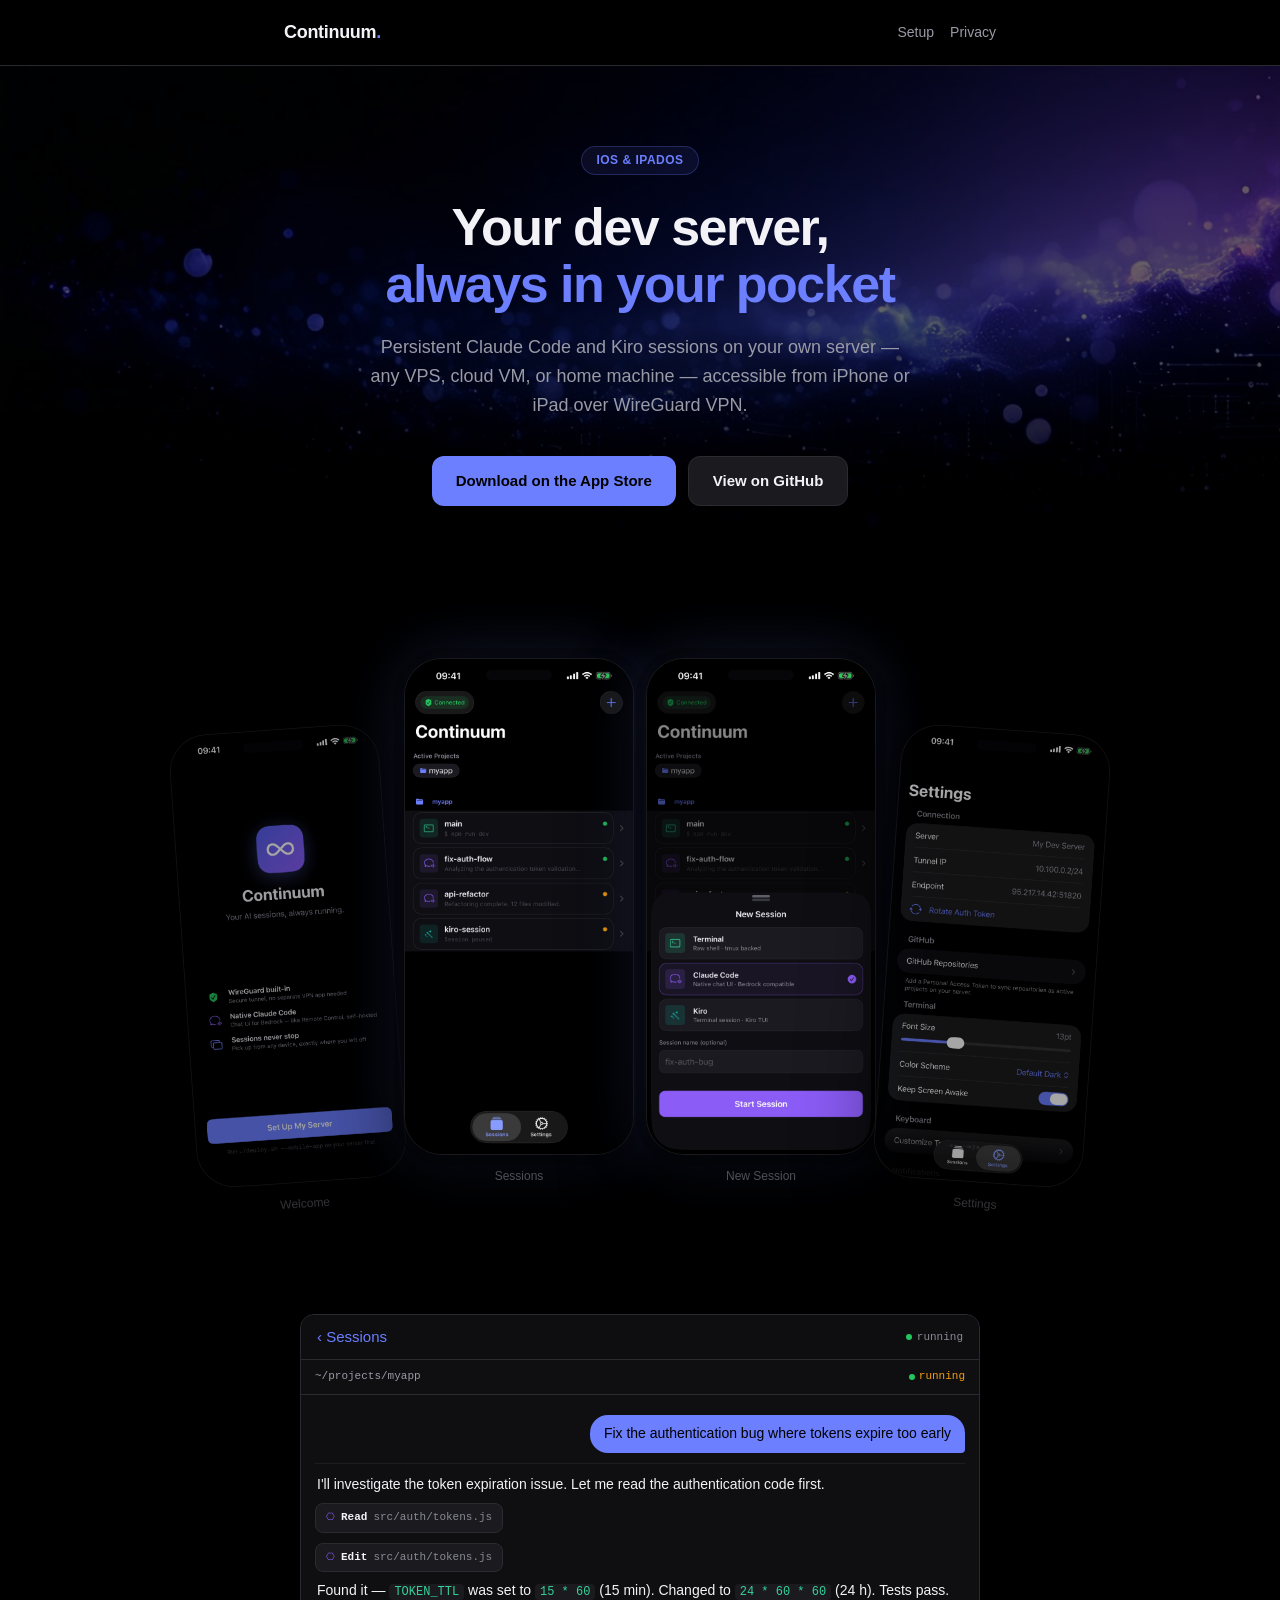
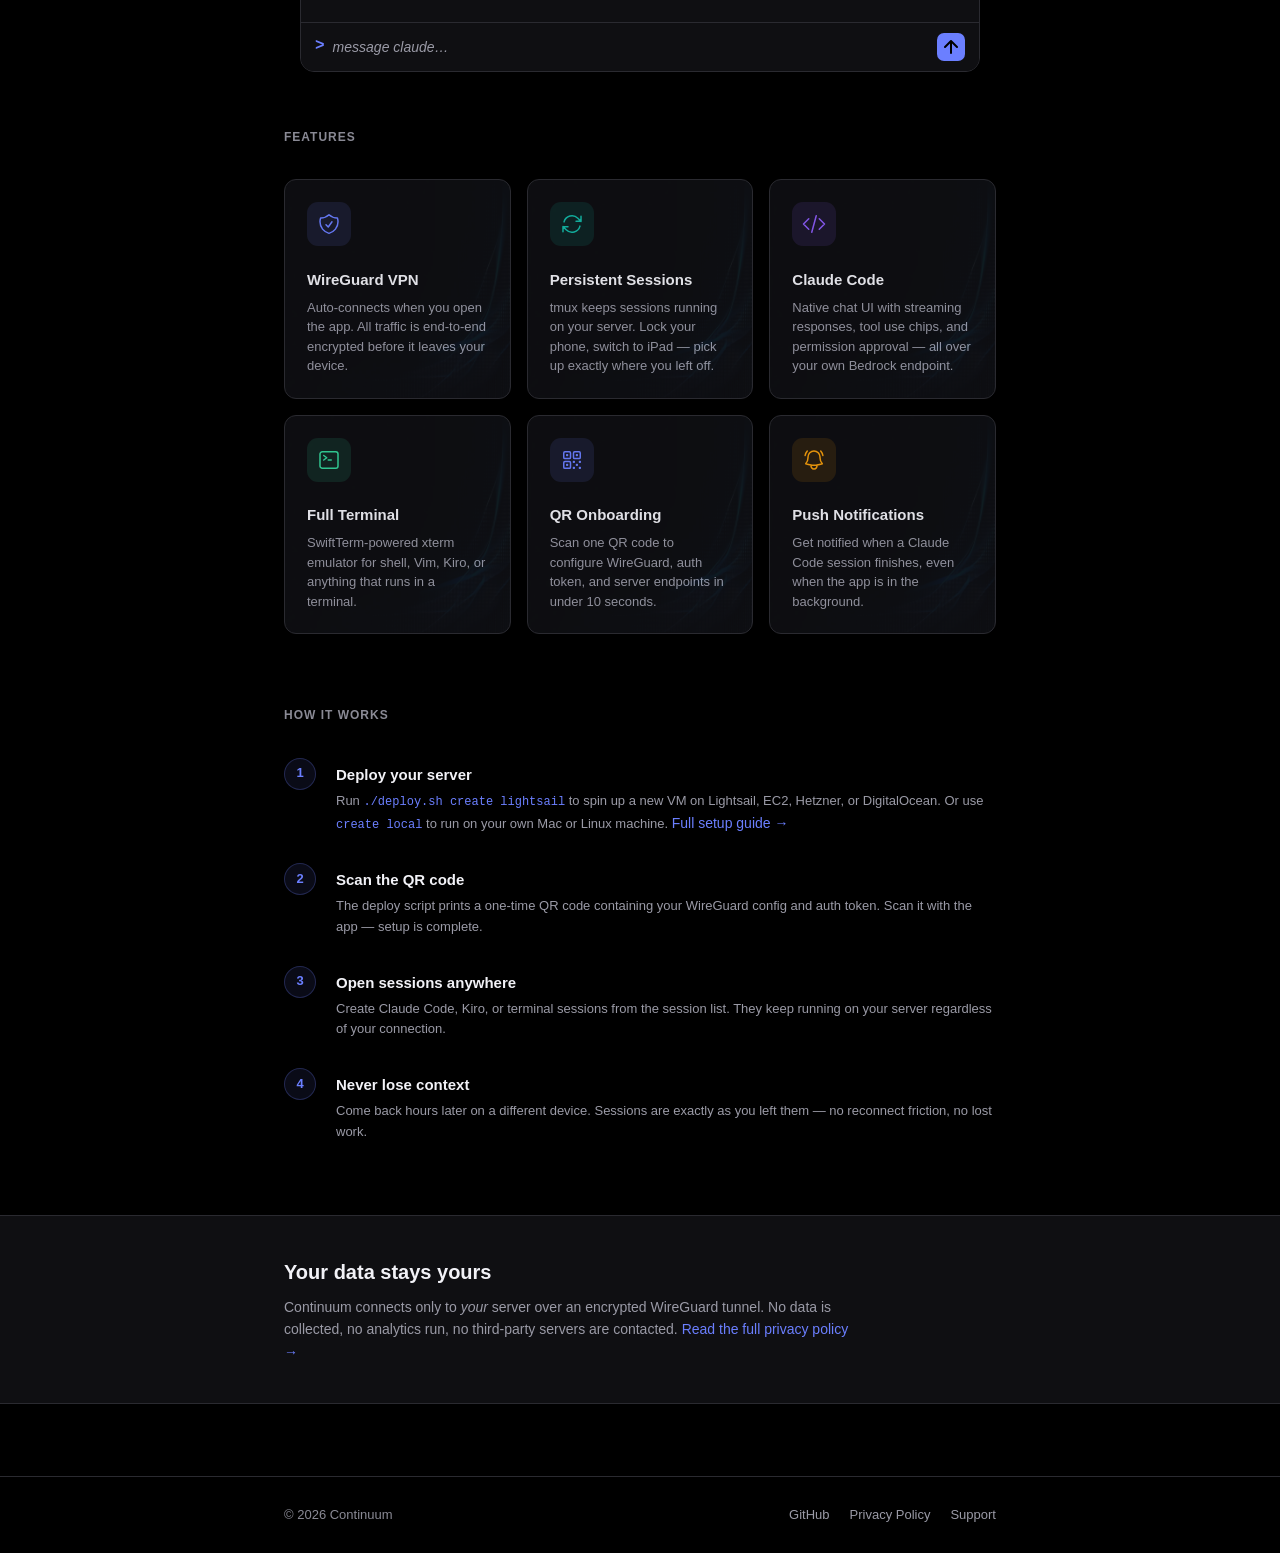
==== commit 8e388c3e: "Optimize images: PNG→JPG conversion, remove dead assets - Replace PNG screenshots and backgrounds wi" ====
--- a/index.html
+++ b/index.html
@@ -476,7 +476,7 @@
         <h1>Your dev server,<br><em>always in your pocket</em></h1>
         <p>Persistent Claude Code and Kiro sessions on your own server — any VPS, cloud VM, or home machine — accessible from iPhone or iPad over WireGuard VPN.</p>
         <div class="cta-group">
-          <a class="btn btn-primary" href="https://apps.apple.com/app/continuum/id0000000000">Download on the App Store</a>
+          <a class="btn btn-primary" href="#">Download on the App Store</a>
           <a class="btn btn-secondary" href="https://github.com/kalleeh/continuum">View on GitHub</a>
         </div>
       </div>
--- a/shared.css
+++ b/shared.css
@@ -8,6 +8,7 @@
   --muted:     #9a9aa6;
   --faint:     #8a8a95;
   --radius:    12px;
+  --status-online: #22c55e;
 }
 
 * { box-sizing: border-box; margin: 0; padding: 0; }
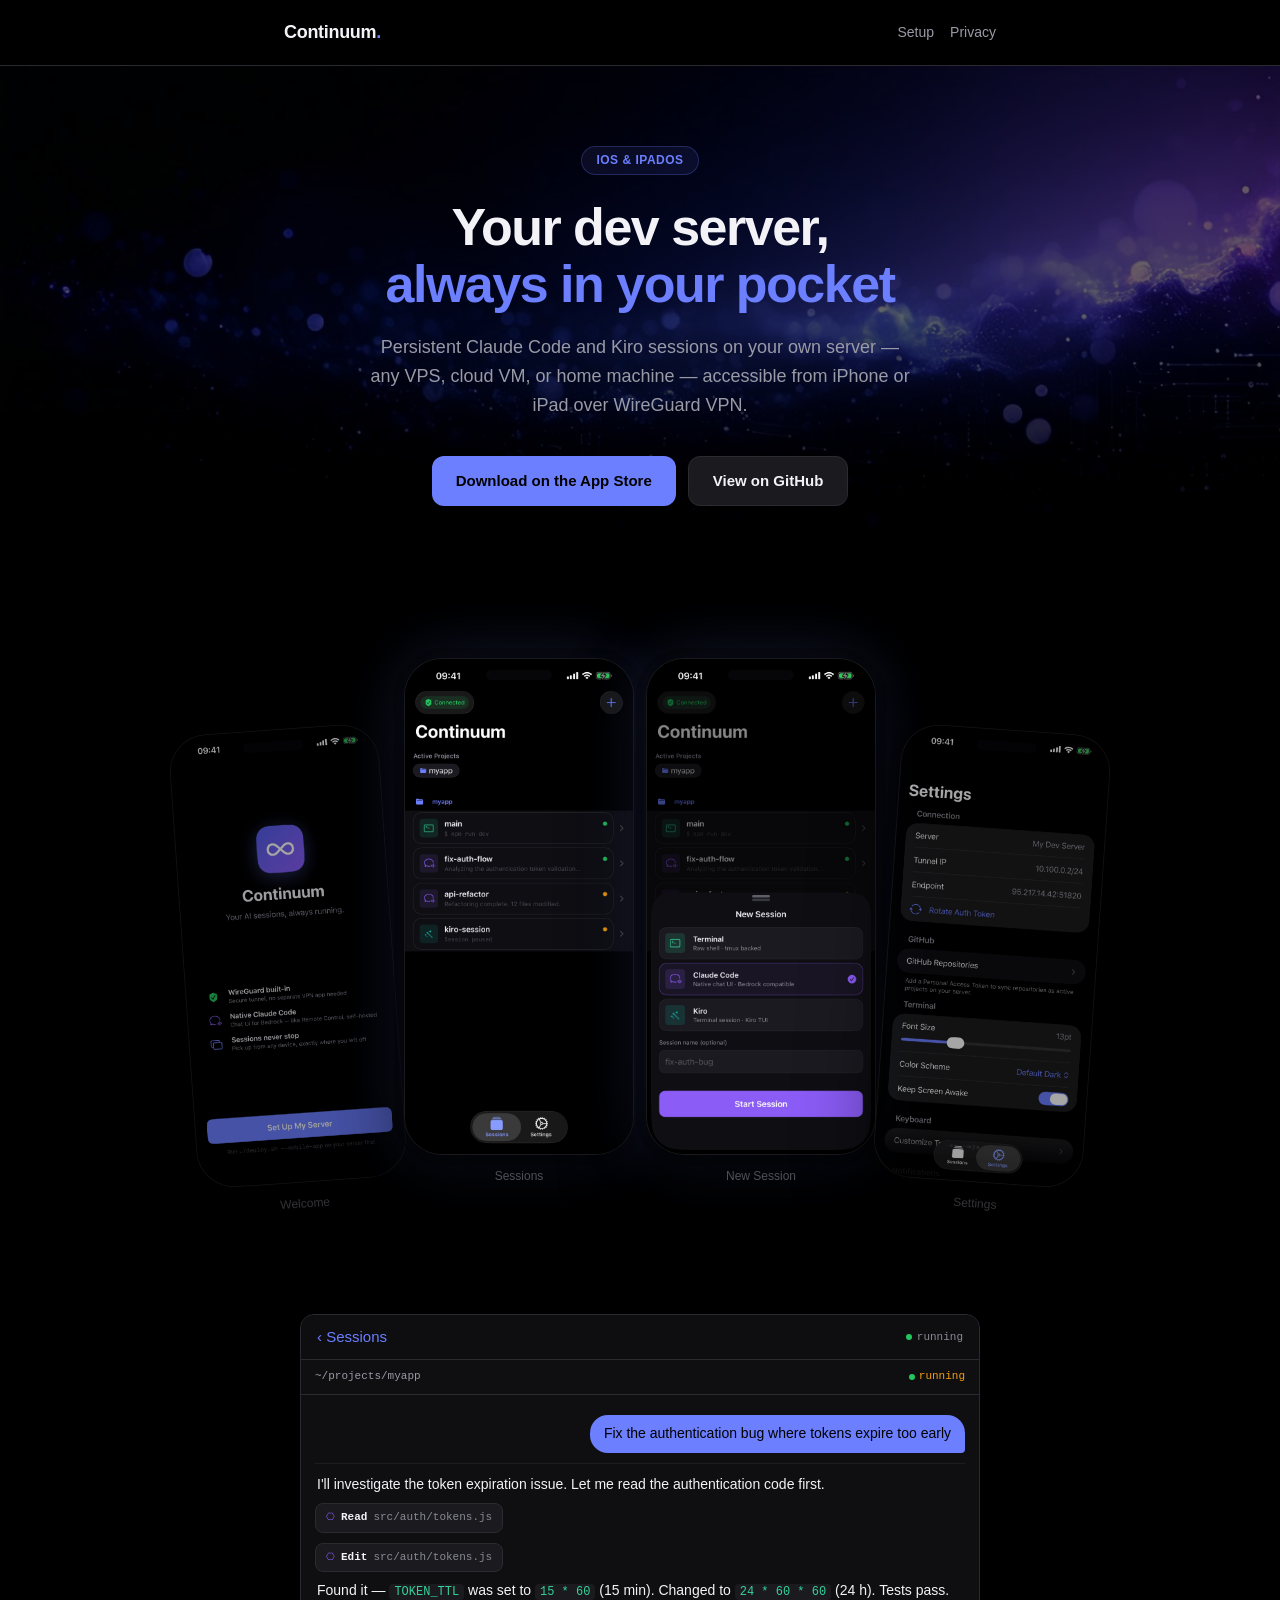
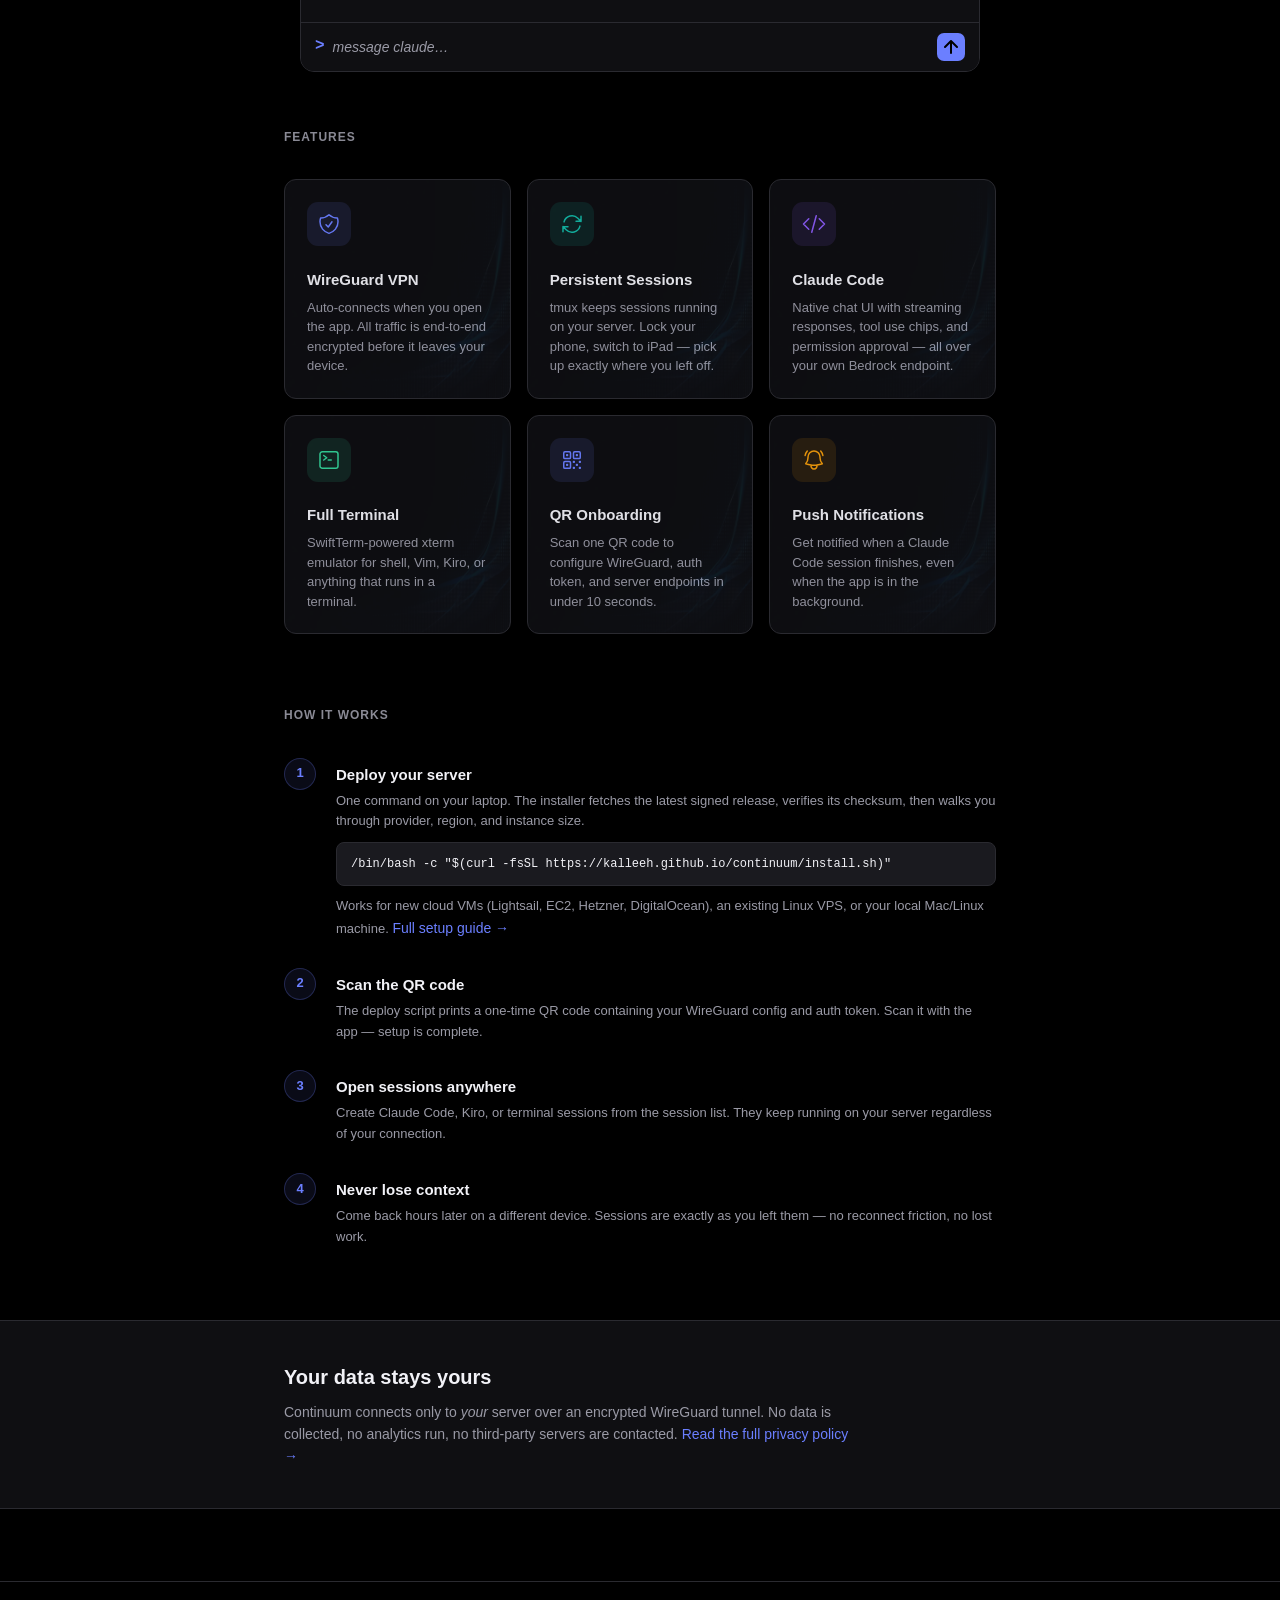
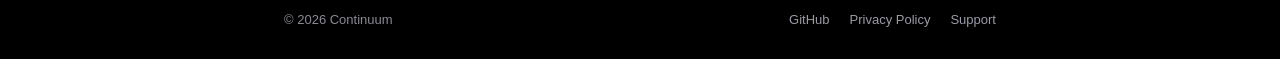
==== commit 95f7d739: "Home: surface one-line installer in "How it works" step 1 Replaces the deploy.sh create lightsail sn" ====
--- a/index.html
+++ b/index.html
@@ -215,6 +215,21 @@
     }
     .app-input-bar .send-btn svg { width: 14px; height: 14px; }
 
+    /* Inline install command in the "How it works" step */
+    .install-cmd {
+      background: var(--raised);
+      border: 1px solid var(--border);
+      border-radius: 8px;
+      padding: 12px 14px;
+      margin: 10px 0 0;
+      overflow-x: auto;
+      font-size: 12px;
+      font-family: "SF Mono", "JetBrains Mono", monospace;
+      line-height: 1.5;
+      color: var(--text);
+      white-space: pre;
+    }
+
     /* legacy dot colours (kept for any other uses) */
     .dot { width: 12px; height: 12px; border-radius: 50%; }
     .dot-r { background: #ff5f57; }
@@ -669,7 +684,9 @@
             <div class="step-num">1</div>
             <div class="step-body">
               <h3>Deploy your server</h3>
-              <p>Run <code style="color:var(--accent);font-size:12px">./deploy.sh create lightsail</code> to spin up a new VM on Lightsail, EC2, Hetzner, or DigitalOcean. Or use <code style="color:var(--accent);font-size:12px">create local</code> to run on your own Mac or Linux machine. <a href="setup.html" style="font-size:14px">Full setup guide →</a></p>
+              <p>One command on your laptop. The installer fetches the latest signed release, verifies its checksum, then walks you through provider, region, and instance size.</p>
+              <pre class="install-cmd">/bin/bash -c "$(curl -fsSL https://kalleeh.github.io/continuum/install.sh)"</pre>
+              <p style="margin-top:10px">Works for new cloud VMs (Lightsail, EC2, Hetzner, DigitalOcean), an existing Linux VPS, or your local Mac/Linux machine. <a href="setup.html" style="font-size:14px">Full setup guide →</a></p>
             </div>
           </div>
           <div class="step">
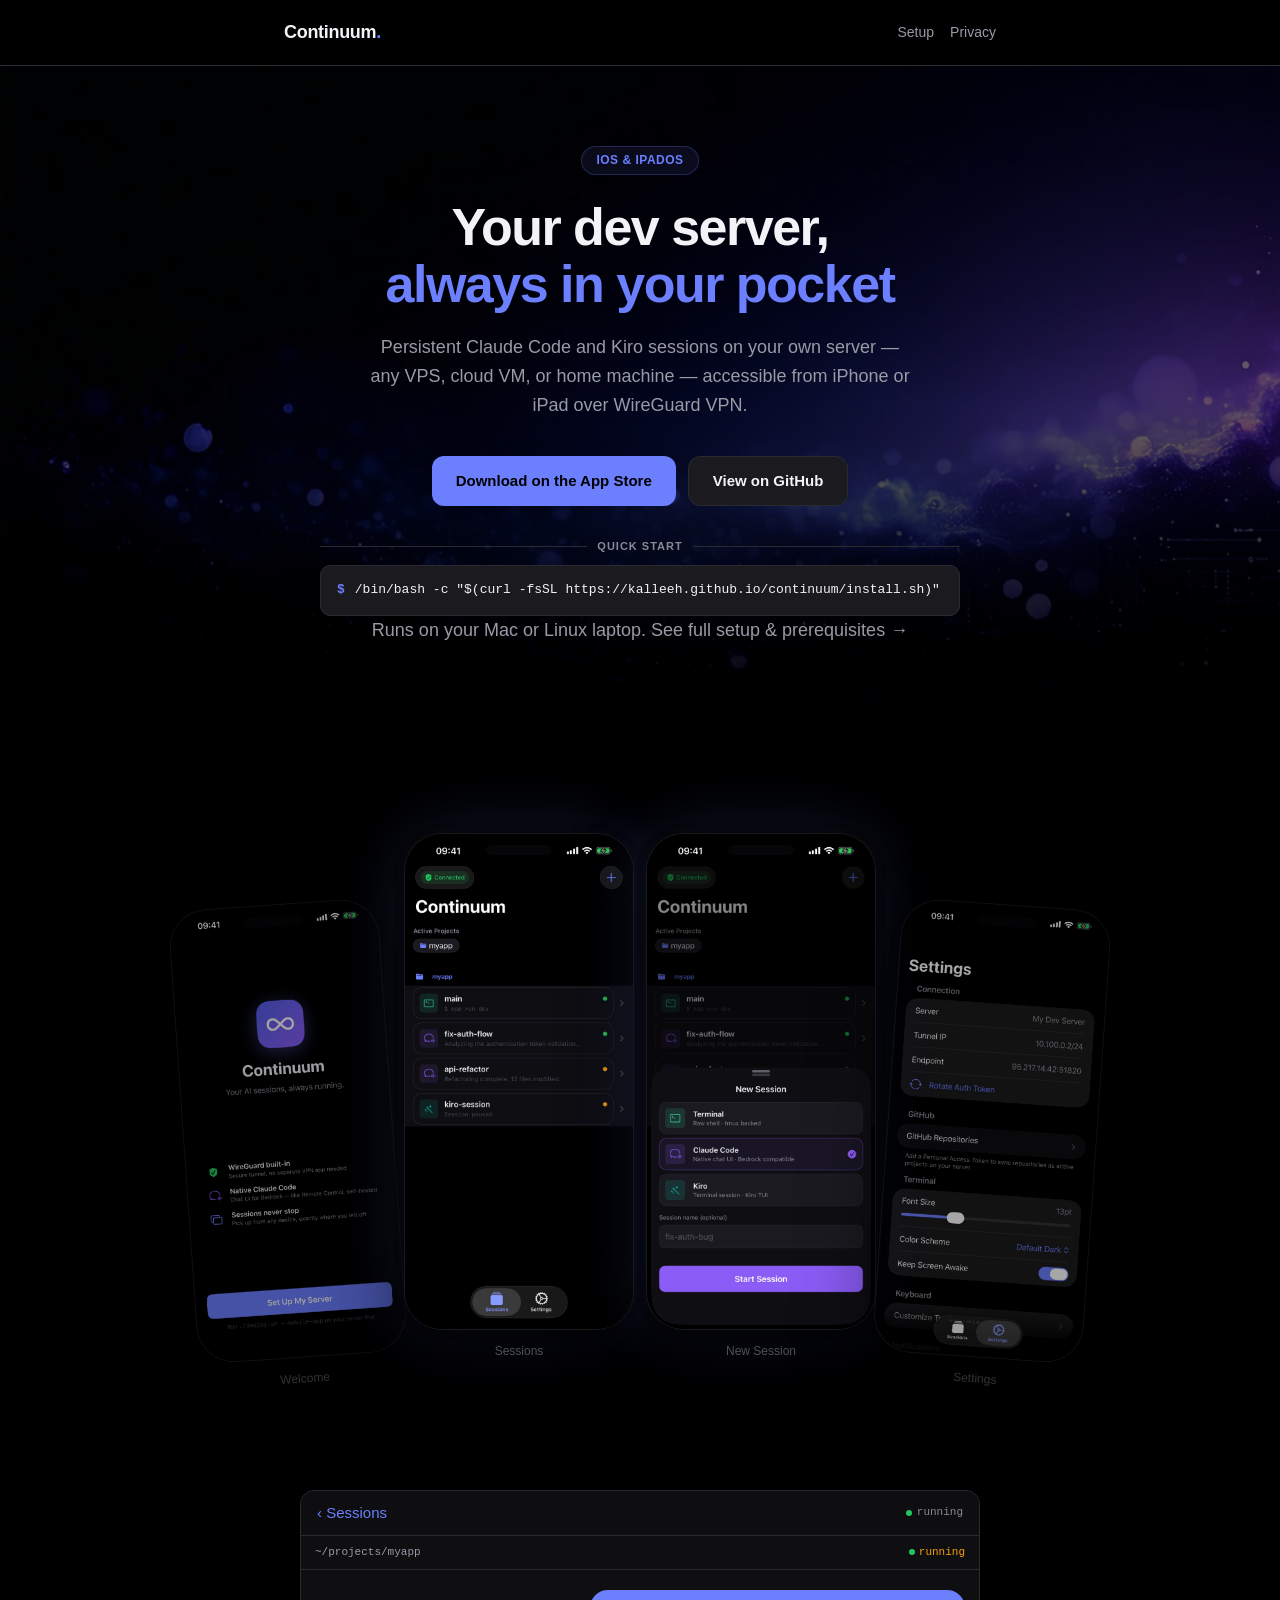
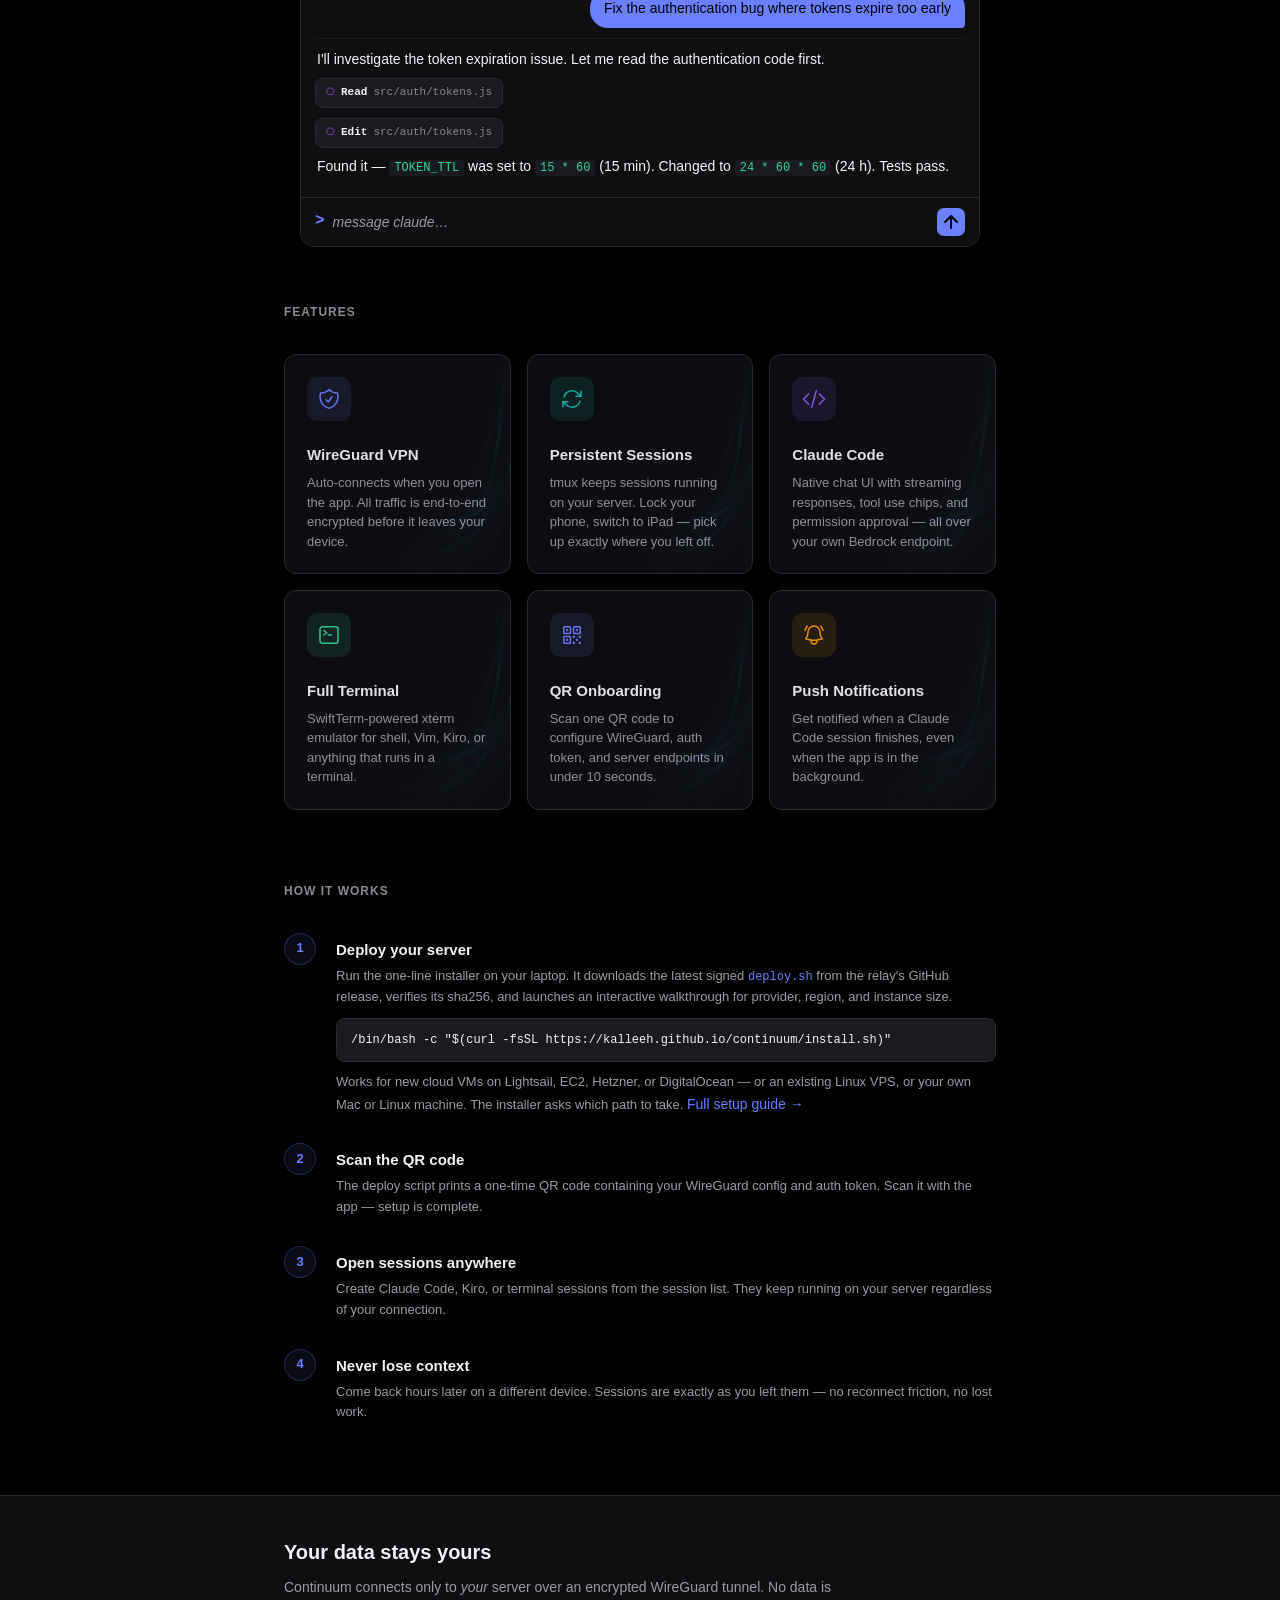
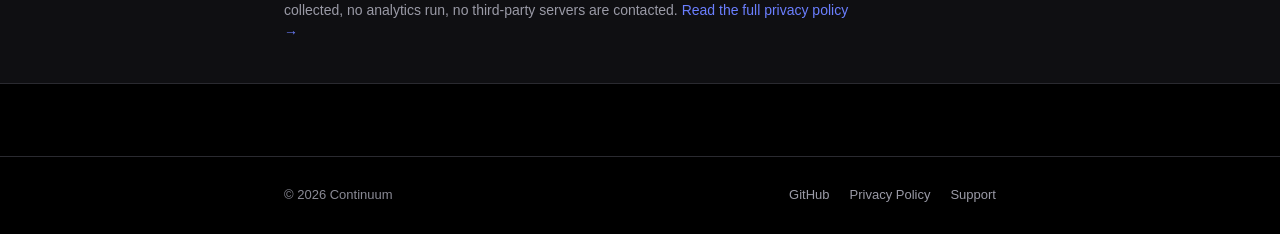
==== commit 59a95192: "Home: add quick-start install snippet to hero Puts the one-line installer immediately under the hero" ====
--- a/index.html
+++ b/index.html
@@ -230,6 +230,62 @@
       white-space: pre;
     }
 
+    /* Hero quick-start install block */
+    .quickstart {
+      max-width: 640px;
+      margin: 32px auto 0;
+      text-align: left;
+    }
+    .quickstart-label {
+      display: flex;
+      align-items: center;
+      gap: 10px;
+      font-size: 11px;
+      font-weight: 600;
+      letter-spacing: 1px;
+      text-transform: uppercase;
+      color: var(--faint);
+      margin-bottom: 10px;
+    }
+    .quickstart-label::before,
+    .quickstart-label::after {
+      content: "";
+      flex: 1;
+      height: 1px;
+      background: var(--border);
+    }
+    .quickstart-cmd {
+      display: flex;
+      align-items: center;
+      gap: 10px;
+      background: var(--raised);
+      border: 1px solid var(--border);
+      border-radius: 10px;
+      padding: 14px 16px;
+      font-family: "SF Mono", "JetBrains Mono", monospace;
+      font-size: 13px;
+      color: var(--text);
+      overflow-x: auto;
+      white-space: nowrap;
+    }
+    .quickstart-cmd .prompt {
+      color: var(--accent);
+      font-weight: 700;
+      flex-shrink: 0;
+      user-select: none;
+    }
+    .quickstart-cmd code { color: var(--text); }
+    .quickstart-note {
+      font-size: 12px;
+      color: var(--faint);
+      margin-top: 10px;
+      text-align: center;
+    }
+    .quickstart-note a { color: var(--muted); }
+    @media (max-width: 600px) {
+      .quickstart-cmd { font-size: 11px; padding: 12px 14px; }
+    }
+
     /* legacy dot colours (kept for any other uses) */
     .dot { width: 12px; height: 12px; border-radius: 50%; }
     .dot-r { background: #ff5f57; }
@@ -494,6 +550,11 @@
           <a class="btn btn-primary" href="#">Download on the App Store</a>
           <a class="btn btn-secondary" href="https://github.com/kalleeh/continuum">View on GitHub</a>
         </div>
+        <div class="quickstart">
+          <div class="quickstart-label">Quick start</div>
+          <div class="quickstart-cmd"><span class="prompt">$</span><code>/bin/bash -c "$(curl -fsSL https://kalleeh.github.io/continuum/install.sh)"</code></div>
+          <p class="quickstart-note">Runs on your Mac or Linux laptop. <a href="setup.html">See full setup &amp; prerequisites →</a></p>
+        </div>
       </div>
     </section>
 
@@ -684,9 +745,9 @@
             <div class="step-num">1</div>
             <div class="step-body">
               <h3>Deploy your server</h3>
-              <p>One command on your laptop. The installer fetches the latest signed release, verifies its checksum, then walks you through provider, region, and instance size.</p>
+              <p>Run the one-line installer on your laptop. It downloads the latest signed <code style="color:var(--accent);font-size:12px">deploy.sh</code> from the relay's GitHub release, verifies its sha256, and launches an interactive walkthrough for provider, region, and instance size.</p>
               <pre class="install-cmd">/bin/bash -c "$(curl -fsSL https://kalleeh.github.io/continuum/install.sh)"</pre>
-              <p style="margin-top:10px">Works for new cloud VMs (Lightsail, EC2, Hetzner, DigitalOcean), an existing Linux VPS, or your local Mac/Linux machine. <a href="setup.html" style="font-size:14px">Full setup guide →</a></p>
+              <p style="margin-top:10px">Works for new cloud VMs on Lightsail, EC2, Hetzner, or DigitalOcean — or an existing Linux VPS, or your own Mac or Linux machine. The installer asks which path to take. <a href="setup.html" style="font-size:14px">Full setup guide →</a></p>
             </div>
           </div>
           <div class="step">
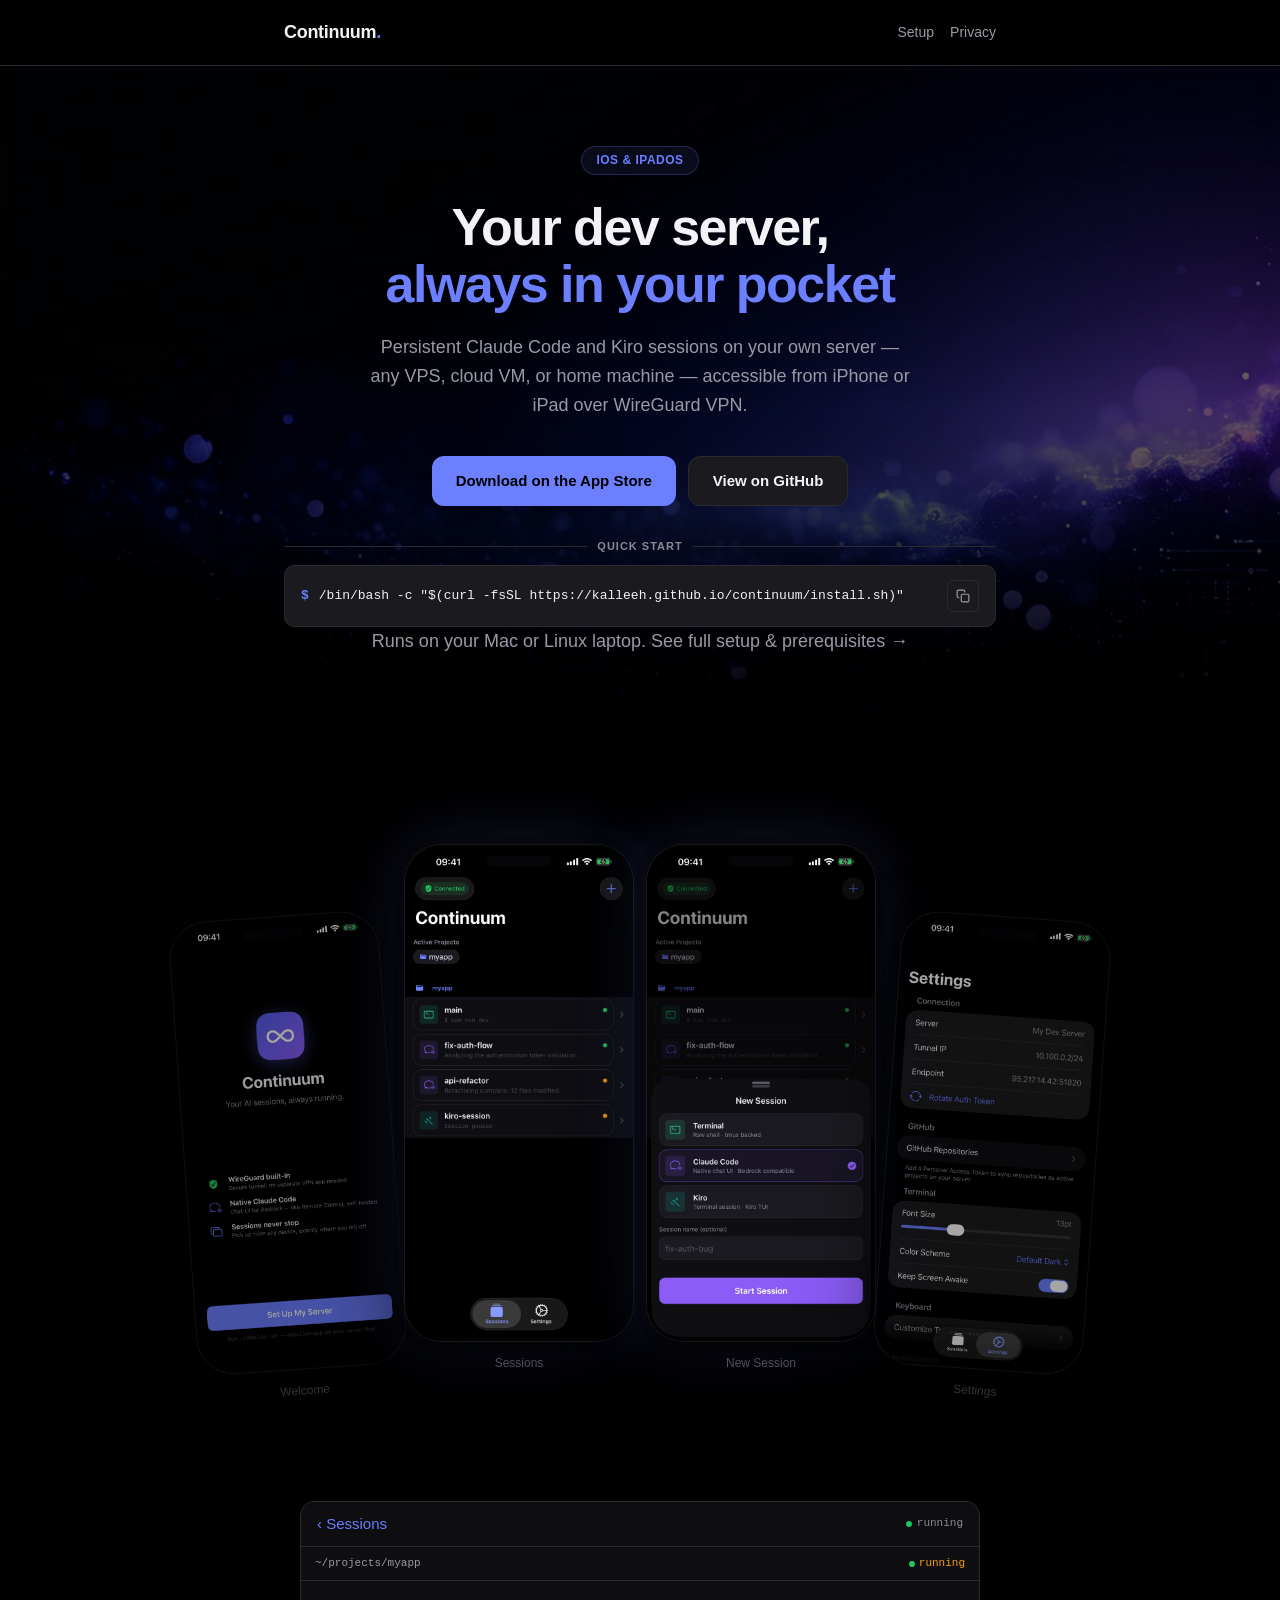
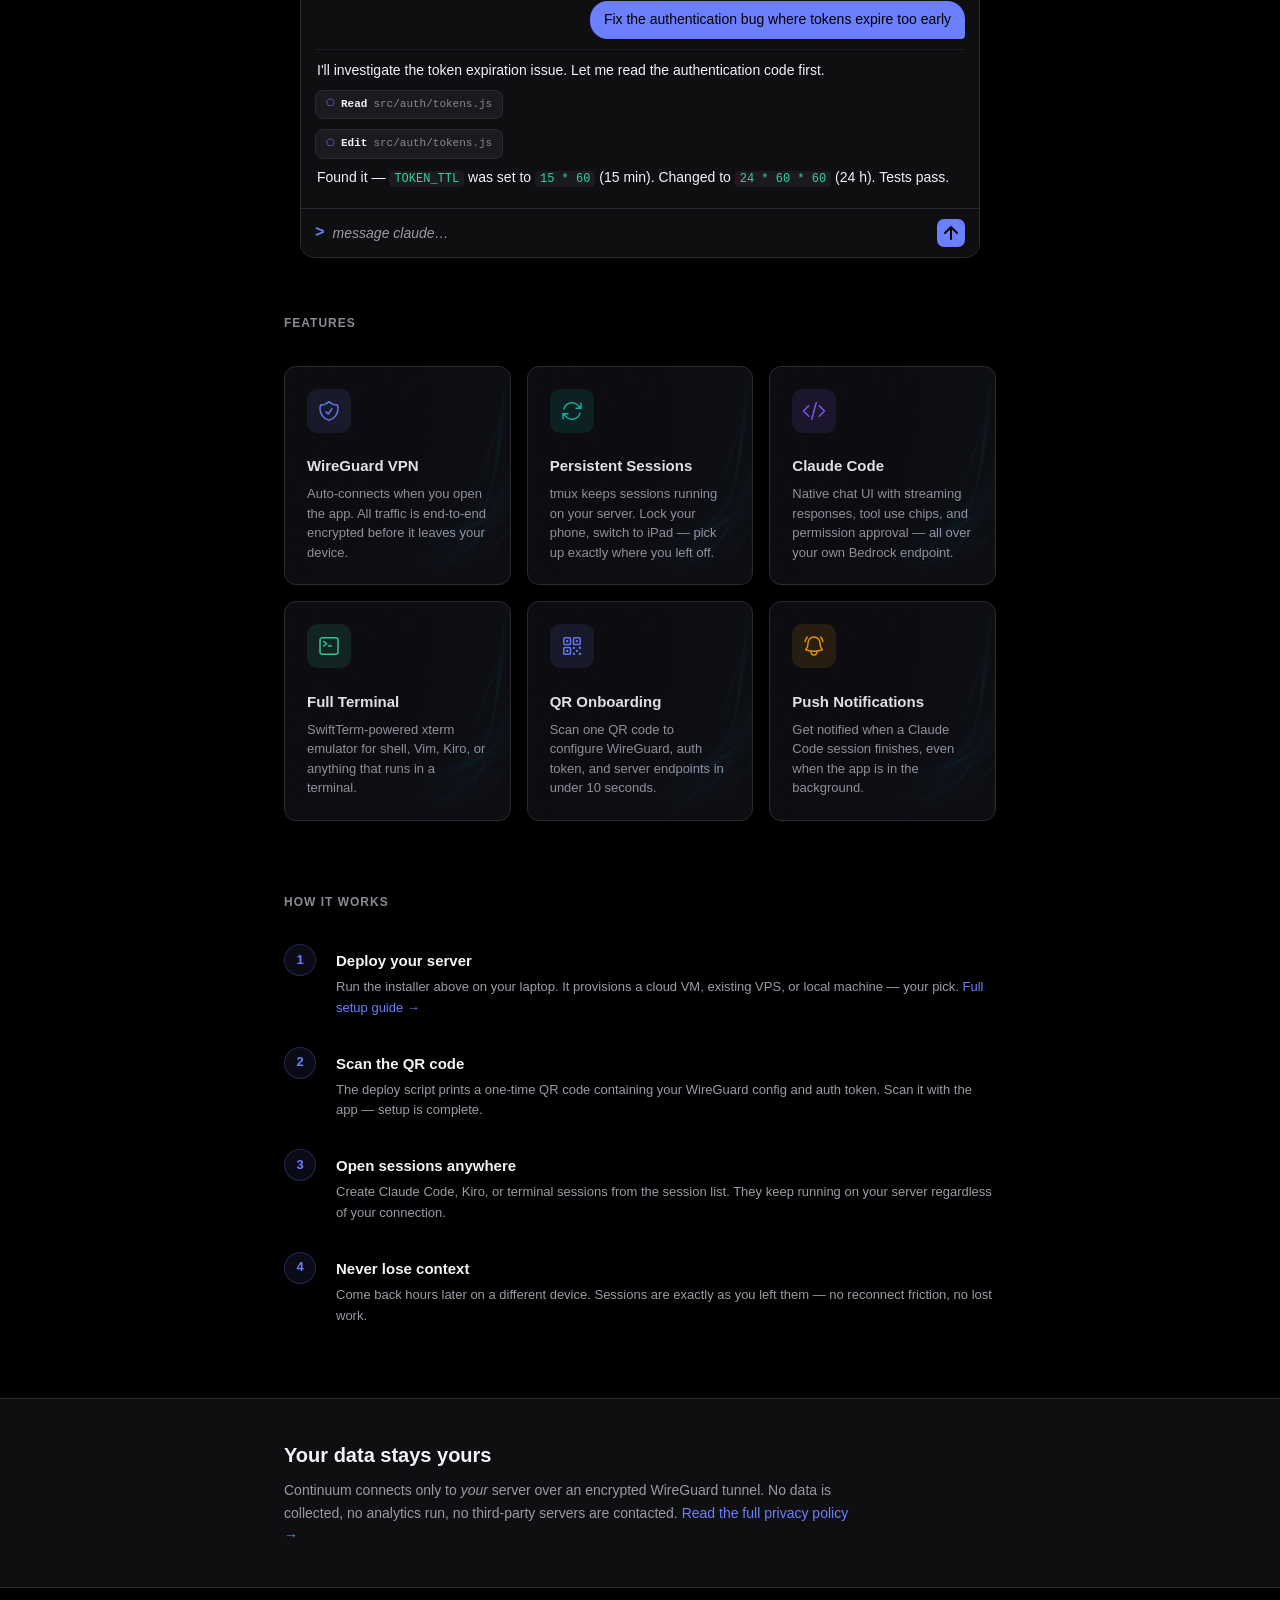
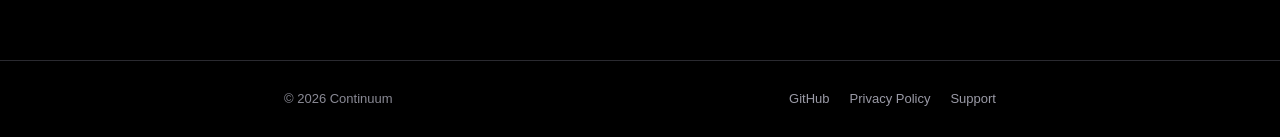
==== commit 9ea54ff9: "Home + Setup: tighten install copy, fix accuracy, add copy buttons - Shorten "Deploy your server" st" ====
--- a/index.html
+++ b/index.html
@@ -215,25 +215,9 @@
     }
     .app-input-bar .send-btn svg { width: 14px; height: 14px; }
 
-    /* Inline install command in the "How it works" step */
-    .install-cmd {
-      background: var(--raised);
-      border: 1px solid var(--border);
-      border-radius: 8px;
-      padding: 12px 14px;
-      margin: 10px 0 0;
-      overflow-x: auto;
-      font-size: 12px;
-      font-family: "SF Mono", "JetBrains Mono", monospace;
-      line-height: 1.5;
-      color: var(--text);
-      white-space: pre;
-    }
-
     /* Hero quick-start install block */
     .quickstart {
-      max-width: 640px;
-      margin: 32px auto 0;
+      margin: 32px 0 0;
       text-align: left;
     }
     .quickstart-label {
@@ -265,8 +249,6 @@
       font-family: "SF Mono", "JetBrains Mono", monospace;
       font-size: 13px;
       color: var(--text);
-      overflow-x: auto;
-      white-space: nowrap;
     }
     .quickstart-cmd .prompt {
       color: var(--accent);
@@ -274,7 +256,37 @@
       flex-shrink: 0;
       user-select: none;
     }
-    .quickstart-cmd code { color: var(--text); }
+    .quickstart-cmd code {
+      flex: 1;
+      min-width: 0;
+      overflow-x: auto;
+      white-space: nowrap;
+      color: var(--text);
+    }
+
+    /* Copy-to-clipboard button (shared, also used on setup page) */
+    .copy-btn {
+      display: inline-flex;
+      align-items: center;
+      justify-content: center;
+      flex-shrink: 0;
+      width: 32px;
+      height: 32px;
+      padding: 0;
+      border: 1px solid var(--border);
+      border-radius: 6px;
+      background: transparent;
+      color: var(--muted);
+      cursor: pointer;
+      transition: color 0.15s, background 0.15s, border-color 0.15s;
+    }
+    .copy-btn:hover { color: var(--text); background: rgba(255,255,255,0.05); }
+    .copy-btn:focus-visible { outline: 2px solid var(--accent); outline-offset: 2px; }
+    .copy-btn svg { width: 14px; height: 14px; }
+    .copy-btn .icon-check { display: none; }
+    .copy-btn.copied { color: var(--status-online); border-color: var(--status-online); }
+    .copy-btn.copied .icon-copy { display: none; }
+    .copy-btn.copied .icon-check { display: inline-block; }
     .quickstart-note {
       font-size: 12px;
       color: var(--faint);
@@ -552,7 +564,14 @@
         </div>
         <div class="quickstart">
           <div class="quickstart-label">Quick start</div>
-          <div class="quickstart-cmd"><span class="prompt">$</span><code>/bin/bash -c "$(curl -fsSL https://kalleeh.github.io/continuum/install.sh)"</code></div>
+          <div class="quickstart-cmd">
+            <span class="prompt">$</span>
+            <code id="install-cmd-hero">/bin/bash -c "$(curl -fsSL https://kalleeh.github.io/continuum/install.sh)"</code>
+            <button type="button" class="copy-btn" data-copy-target="install-cmd-hero" aria-label="Copy install command">
+              <svg class="icon-copy" viewBox="0 0 24 24" fill="none" stroke="currentColor" stroke-width="2" stroke-linecap="round" stroke-linejoin="round" aria-hidden="true"><rect x="9" y="9" width="13" height="13" rx="2"/><path d="M5 15H4a2 2 0 0 1-2-2V4a2 2 0 0 1 2-2h9a2 2 0 0 1 2 2v1"/></svg>
+              <svg class="icon-check" viewBox="0 0 24 24" fill="none" stroke="currentColor" stroke-width="2.5" stroke-linecap="round" stroke-linejoin="round" aria-hidden="true"><polyline points="20 6 9 17 4 12"/></svg>
+            </button>
+          </div>
           <p class="quickstart-note">Runs on your Mac or Linux laptop. <a href="setup.html">See full setup &amp; prerequisites →</a></p>
         </div>
       </div>
@@ -745,9 +764,7 @@
             <div class="step-num">1</div>
             <div class="step-body">
               <h3>Deploy your server</h3>
-              <p>Run the one-line installer on your laptop. It downloads the latest signed <code style="color:var(--accent);font-size:12px">deploy.sh</code> from the relay's GitHub release, verifies its sha256, and launches an interactive walkthrough for provider, region, and instance size.</p>
-              <pre class="install-cmd">/bin/bash -c "$(curl -fsSL https://kalleeh.github.io/continuum/install.sh)"</pre>
-              <p style="margin-top:10px">Works for new cloud VMs on Lightsail, EC2, Hetzner, or DigitalOcean — or an existing Linux VPS, or your own Mac or Linux machine. The installer asks which path to take. <a href="setup.html" style="font-size:14px">Full setup guide →</a></p>
+              <p>Run the installer above on your laptop. It provisions a cloud VM, existing VPS, or local machine — your pick. <a href="setup.html">Full setup guide →</a></p>
             </div>
           </div>
           <div class="step">
@@ -797,6 +814,37 @@
   </footer>
 
   <script>
+    (function() {
+      document.querySelectorAll('.copy-btn[data-copy-target]').forEach(function(btn) {
+        btn.addEventListener('click', function() {
+          var target = document.getElementById(btn.getAttribute('data-copy-target'));
+          if (!target) return;
+          var text = target.textContent;
+          var done = function() {
+            btn.classList.add('copied');
+            btn.setAttribute('aria-label', 'Copied');
+            setTimeout(function() {
+              btn.classList.remove('copied');
+              btn.setAttribute('aria-label', 'Copy install command');
+            }, 1600);
+          };
+          if (navigator.clipboard && navigator.clipboard.writeText) {
+            navigator.clipboard.writeText(text).then(done, function() {});
+          } else {
+            // Fallback for older browsers / non-secure contexts
+            var ta = document.createElement('textarea');
+            ta.value = text;
+            ta.setAttribute('readonly', '');
+            ta.style.position = 'absolute';
+            ta.style.left = '-9999px';
+            document.body.appendChild(ta);
+            ta.select();
+            try { document.execCommand('copy'); done(); } catch (e) {}
+            document.body.removeChild(ta);
+          }
+        });
+      });
+    })();
     (function() {
       var grid   = document.getElementById('phoneGrid');
       var dots   = Array.from(document.querySelectorAll('.scroll-dots span'));
